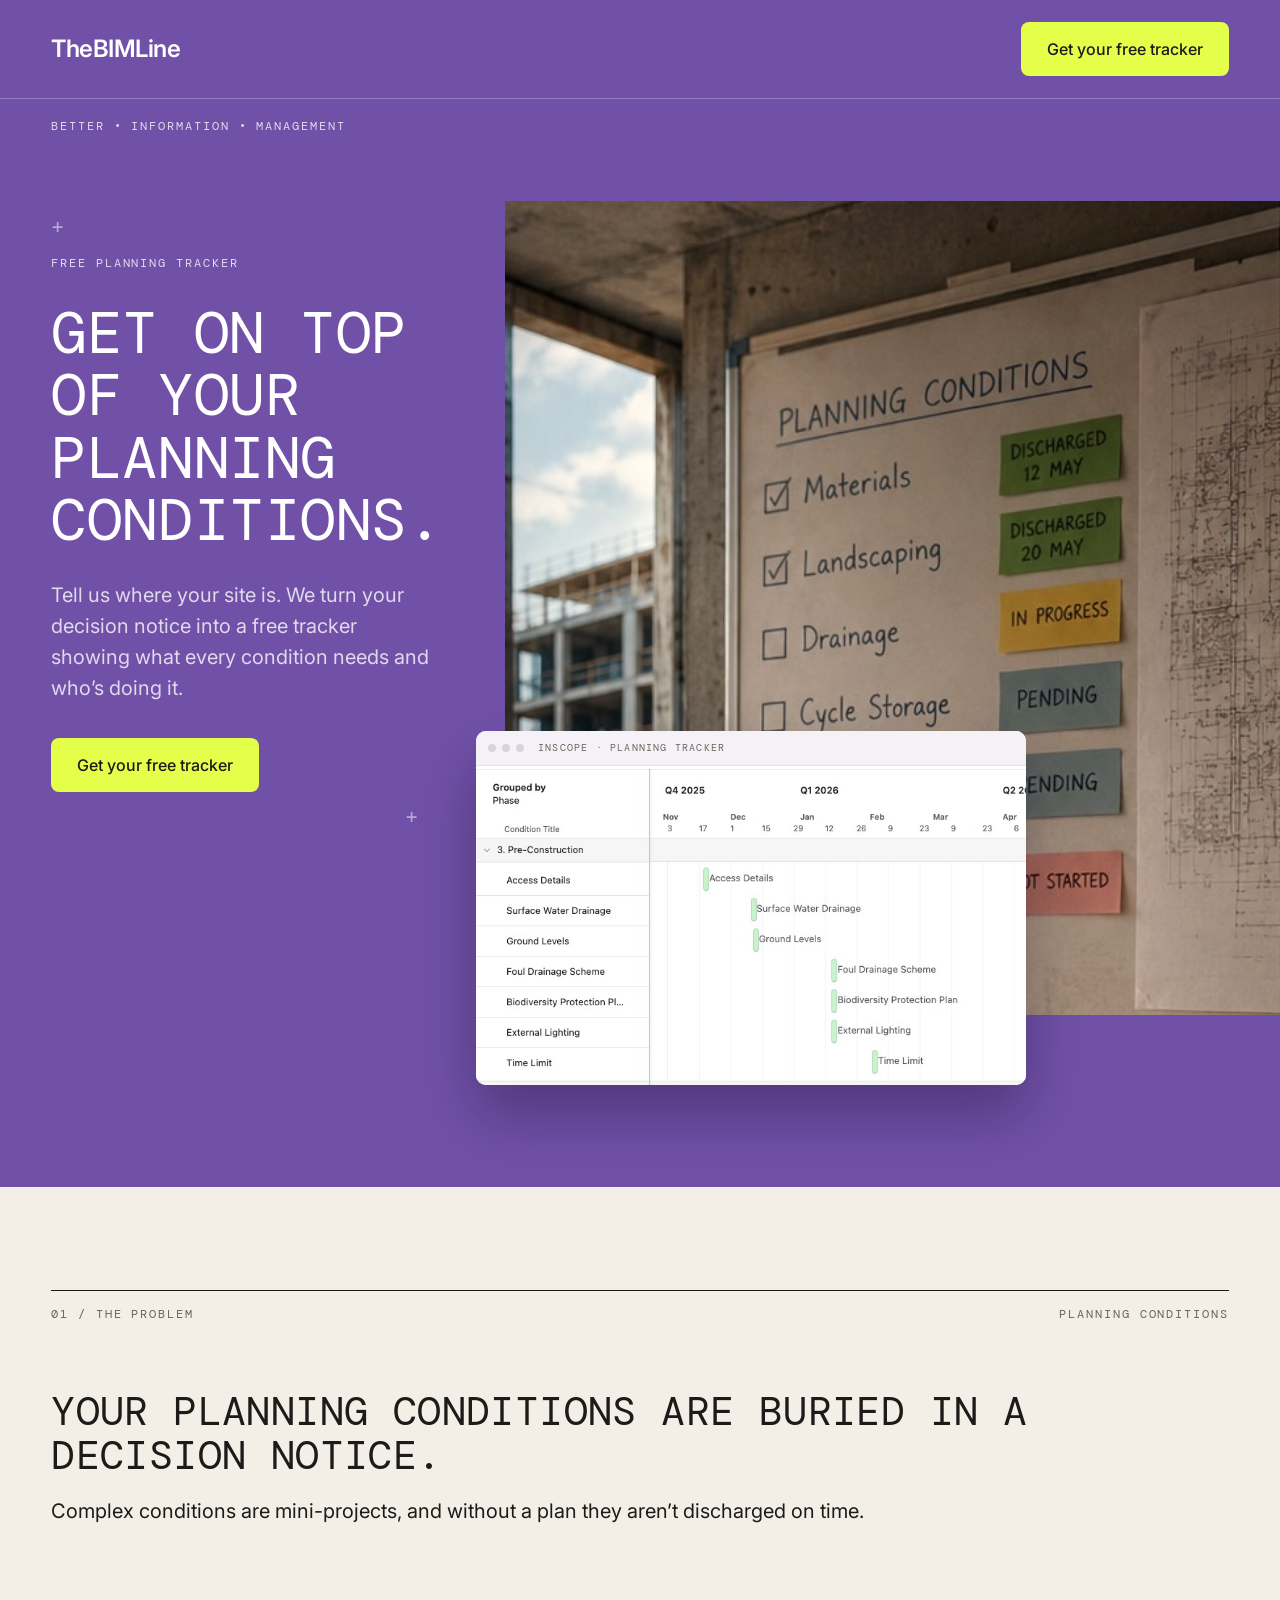
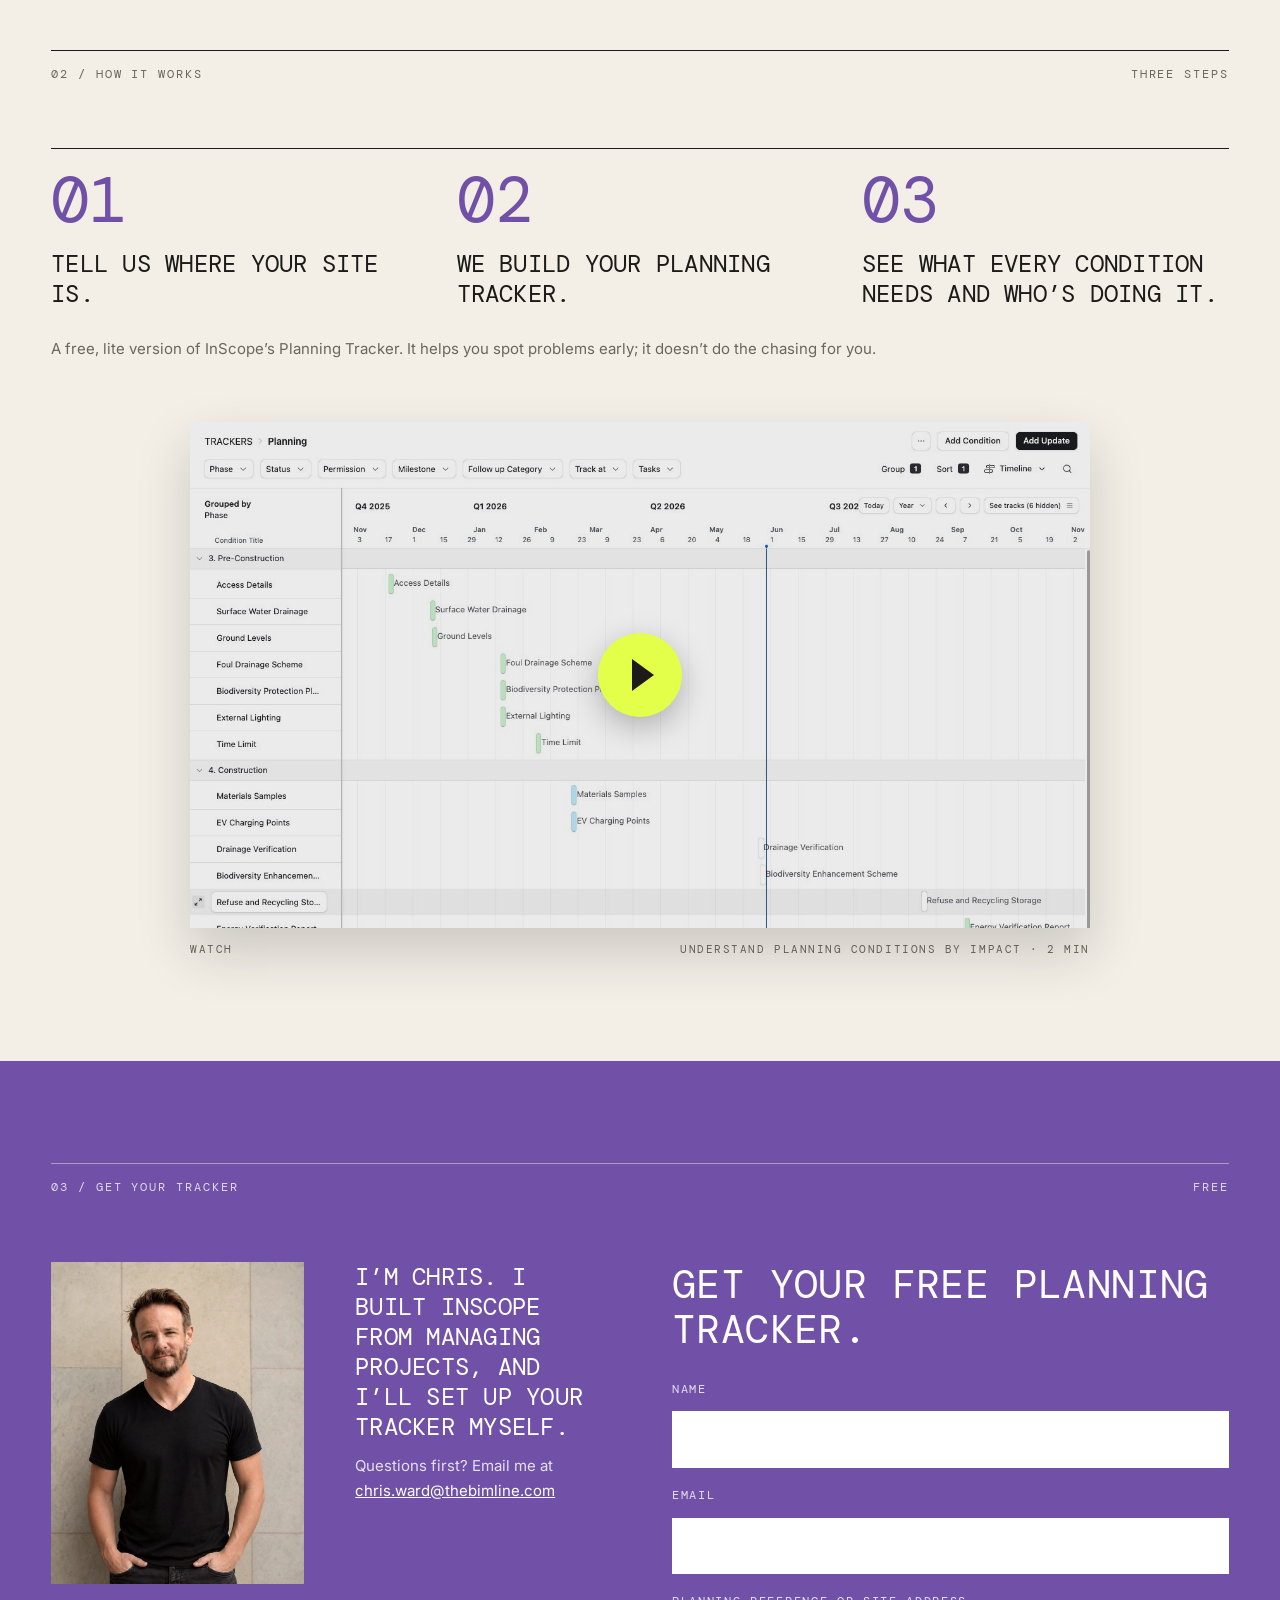
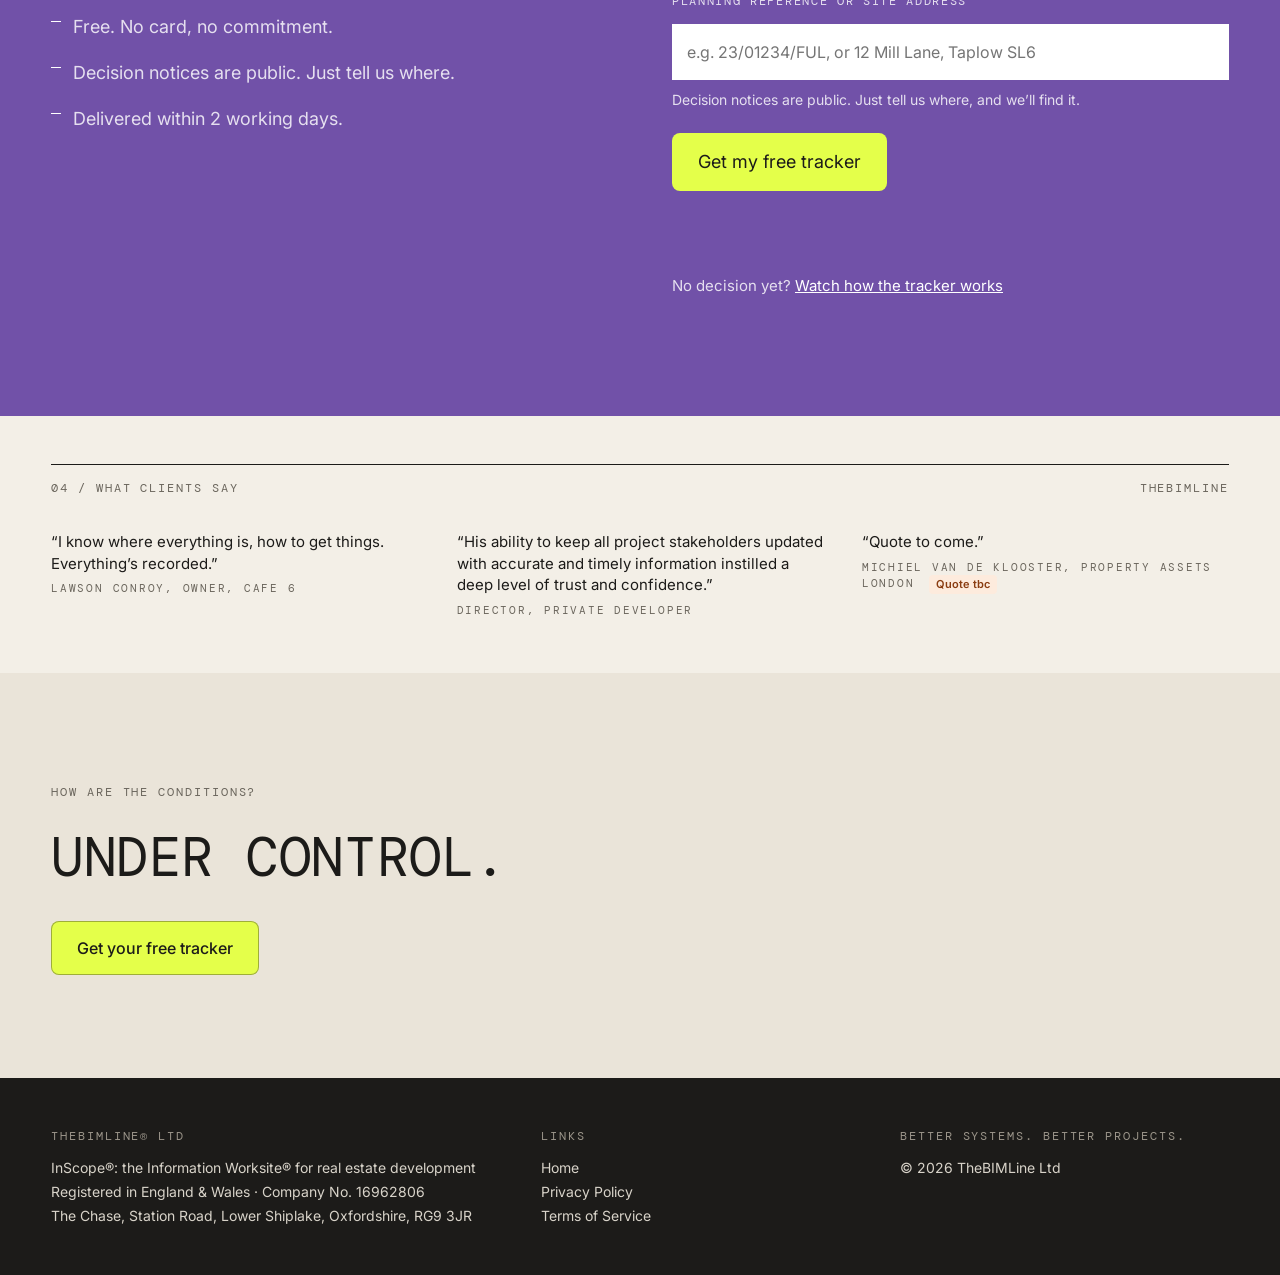
==== planning-tracker.html @ b1ad381a "V2: anonymise developer credit" ====
<!DOCTYPE html>
<html lang="en-GB">
<head>
<meta charset="UTF-8">
<meta name="viewport" content="width=device-width, initial-scale=1.0">
<title>Free Planning Tracker | InScope</title>
<meta name="description" content="Tell us where your site is. We turn your planning decision notice into a free tracker showing what every condition needs and who's doing it.">
<link rel="preconnect" href="https://fonts.googleapis.com">
<link rel="preconnect" href="https://fonts.gstatic.com" crossorigin>
<link href="https://fonts.googleapis.com/css2?family=DM+Mono:wght@300;400;500&family=Inter:wght@400;500;600&display=swap" rel="stylesheet">
<!--FONTS-->
<style>
:root{
  --paper:#F3EFE7; --paper-2:#EAE4D9; --ink:#1C1B19; --muted:#6B665D;
  --rule:rgba(28,27,25,.2); --accent:#7151a8;
  --pink:#E7C1E8; --blue:#BFDDF3;
  --mono:"DM Mono", ui-monospace, monospace;
  --sans:"Inter", Arial, sans-serif;
  --gutter:clamp(16px, 4vw, 56px);
}
*{box-sizing:border-box}
html{-webkit-text-size-adjust:100%}
body{margin:0;background:var(--paper);color:var(--ink);font-family:var(--sans);font-size:18px;line-height:1.65}
img,video{display:block;max-width:100%}
a{color:inherit}

/* type: two fonts, five sizes */
.label{font-family:var(--mono);font-size:12px;letter-spacing:.16em;text-transform:uppercase;color:var(--muted)}
.h1,.h2,.h3{font-family:var(--mono);font-weight:400;text-transform:uppercase;letter-spacing:.01em;margin:0}
.h1{font-size:clamp(30px,4.2vw,54px);line-height:1.08}
.h2{font-size:clamp(26px,3.2vw,40px);line-height:1.12}
.h3{font-size:clamp(20px,2vw,24px);line-height:1.25}
p{margin:0 0 1em}
.lead{font-size:20px;line-height:1.55}
.muted{color:var(--muted)}

/* header */
.site-header{display:flex;align-items:center;justify-content:space-between;padding:22px var(--gutter);border-bottom:1px solid var(--rule)}
.logo{font-family:var(--sans);font-weight:600;font-size:24px;letter-spacing:-.02em;text-decoration:none}
.nav{display:flex;gap:28px;align-items:center}
.nav a{font-family:var(--mono);font-size:12px;letter-spacing:.14em;text-transform:uppercase;text-decoration:none}
.nav a.btn{padding:10px 16px}

/* buttons: V1 colours */
.btn{display:inline-block;padding:14px 26px;border-radius:8px;text-decoration:none;font-family:var(--sans);font-size:16px;font-weight:500;color:var(--ink);background:var(--pink)}
.btn.blue{background:var(--blue)}
.ctas{display:flex;gap:14px;flex-wrap:wrap;margin-top:34px}

/* layout */
.wrap{max-width:1320px;margin:0 auto;padding:0 var(--gutter)}
section{padding:clamp(56px,8vw,110px) 0}
.section-head{display:flex;justify-content:space-between;align-items:baseline;border-top:1px solid var(--ink);padding-top:14px;margin-bottom:clamp(36px,5vw,64px)}
figure{margin:0}
figcaption{font-family:var(--mono);font-size:11px;letter-spacing:.14em;text-transform:uppercase;color:var(--muted);margin-top:12px;display:flex;justify-content:space-between;gap:16px}
.photo{width:100%;height:100%;object-fit:cover}

/* hero: text left, photo right, circles bottom left */
.hero{position:relative;overflow:hidden;padding:clamp(48px,7vw,96px) 0 clamp(56px,8vw,110px);border-bottom:1px solid var(--rule)}
.hero::before{content:"";position:absolute;right:max(0px,calc((100vw - 1320px)/2 + 260px));bottom:-150px;width:560px;height:560px;background:url("img/tbl-symbol-large_3.png") left bottom/contain no-repeat;opacity:.6;mix-blend-mode:multiply;pointer-events:none}
.hero-grid{position:relative;display:grid;grid-template-columns:minmax(0,1.35fr) minmax(0,.65fr);gap:clamp(32px,5vw,72px);align-items:end}
.hero-copy{position:relative;padding:44px 0 44px}
.hero-copy::before,.hero-copy::after{content:"+";position:absolute;font-family:var(--mono);font-size:22px;color:rgba(0,0,0,.3)}
.hero-copy::before{top:0;left:0}
.hero-copy::after{bottom:0;right:6%}
.hero .label{margin-bottom:28px;display:block}
.hero .h1{font-size:clamp(30px,4.6vw,64px);line-height:1.06;margin-bottom:28px}
.hero-photo{position:relative;z-index:1;margin:0;max-width:420px;justify-self:end;width:100%}
.hero-photo img{width:100%;aspect-ratio:4/5;object-fit:cover}

/* problem */
.problem-grid{display:grid;grid-template-columns:minmax(0,1.1fr) minmax(0,.9fr);gap:clamp(32px,5vw,80px);align-items:start}
.problem .h2{margin-bottom:18px}
.spec{border-top:1px solid var(--rule);margin:36px 0 30px}
.spec-row{display:grid;grid-template-columns:150px minmax(0,1fr);gap:20px;padding:16px 0;border-bottom:1px solid var(--rule)}
.spec-row dt{font-family:var(--mono);font-size:12px;letter-spacing:.16em;text-transform:uppercase;color:var(--muted);padding-top:4px}
.spec-row dd{margin:0}
.named{margin-top:36px;padding:26px 0 4px;border-top:1px solid var(--ink)}
.named .h3{margin-bottom:12px}
.named p:last-child{margin:0}
.problem-photo{position:static}
.stakes{margin:28px 0 0;padding:24px 26px;background:var(--paper-2);border-left:3px solid var(--accent);font-size:19px;line-height:1.55;font-weight:400;color:var(--ink)}
.problem-photo img{aspect-ratio:4/5;object-fit:cover;width:100%}

.symptoms{margin:36px 0 30px;border-top:1px solid var(--rule)}
.sym-row{display:grid;grid-template-columns:minmax(0,.9fr) minmax(0,1.1fr);gap:24px;padding:18px 0;border-bottom:1px solid var(--rule);align-items:baseline}
.sym-row strong{font-weight:400;line-height:1.4;color:var(--muted)}
.sym-row span{color:var(--muted)}
@media (max-width:600px){.sym-row{grid-template-columns:1fr;gap:4px}}

/* case study */
.case-grid{display:grid;grid-template-columns:minmax(0,.85fr) minmax(0,1.15fr);gap:clamp(32px,5vw,80px);align-items:start}
.video-frame{position:relative;max-width:380px;aspect-ratio:9/16;background:#111;border-radius:22px;overflow:hidden;box-shadow:0 30px 60px rgba(28,27,25,.18)}
.video-frame video{width:100%;height:100%;object-fit:cover}
.case .h2{margin-bottom:22px}
.quote{font-family:var(--mono);text-transform:uppercase;font-size:clamp(24px,2.8vw,34px);line-height:1.2;margin:36px 0 10px;color:var(--accent)}
.quote-cite{font-family:var(--mono);font-size:12px;letter-spacing:.16em;text-transform:uppercase;color:var(--muted)}
.mini-quote{margin-top:22px;font-size:18px}
.strip{display:grid;grid-template-columns:repeat(3,minmax(0,1fr));gap:clamp(12px,2vw,24px);margin-top:clamp(48px,6vw,80px)}
.strip img{aspect-ratio:4/5;object-fit:cover;width:100%}

.flag{display:inline-block;font-family:var(--sans);font-size:11px;font-weight:600;letter-spacing:0;text-transform:none;padding:1px 7px;border-radius:4px;background:#FDEBDD;color:#8A3D12;vertical-align:middle;margin-left:6px}
.next{border-top:1px solid var(--ink);padding:26px 0 70px;text-align:center}


/* guide */
.guide-grid{display:grid;grid-template-columns:minmax(0,.8fr) minmax(0,1.2fr);gap:clamp(32px,5vw,80px);align-items:start}
.guide-photo img{width:100%;aspect-ratio:4/5;object-fit:cover;object-position:50% 18%}
.guide .h2{margin-bottom:26px}
.quotes{display:grid;grid-template-columns:1fr 1fr 1fr;gap:clamp(20px,3vw,40px);margin:40px 0;padding-top:28px;border-top:1px solid var(--rule)}
.quotes blockquote{margin:0}
.quotes p{font-size:17px;line-height:1.6}
.quotes .quote-cite{font-size:12px;line-height:1.6}
.turn{margin-top:46px;padding:36px 0 0;border-top:1px solid var(--ink)}
.turn .label{display:block;margin-bottom:10px}
.turn .h1{font-size:clamp(34px,5vw,64px)}

/* how it works */
.how-intro{display:grid;grid-template-columns:minmax(0,1fr) minmax(0,1fr);gap:clamp(32px,5vw,80px);align-items:end;margin-bottom:clamp(40px,5vw,64px)}
.cols3{display:grid;grid-template-columns:repeat(3,minmax(0,1fr));gap:clamp(20px,3vw,40px);border-top:1px solid var(--rule);padding-top:28px}
.cols3 .label{display:block;margin-bottom:12px}
.cols3 .h3{margin-bottom:12px}
.print{margin:clamp(48px,6vw,80px) 0 0;padding:14px;background:#fff;box-shadow:0 24px 50px rgba(28,27,25,.12)}
.print img{width:100%}
.future{display:grid;grid-template-columns:minmax(0,1fr) minmax(0,1fr);gap:clamp(32px,5vw,80px);margin-top:clamp(56px,7vw,96px);padding-top:28px;border-top:1px solid var(--ink)}

/* case 2 */
.case2-grid{display:grid;grid-template-columns:minmax(0,1fr) minmax(0,1.1fr);gap:clamp(32px,5vw,80px);align-items:start}
.case2-photos{display:grid;grid-template-columns:repeat(12,minmax(0,1fr));grid-template-rows:auto clamp(70px,7vw,110px) auto}
.case2-photos img{width:100%;object-fit:cover;display:block}
.case2-photos .fig-a{grid-column:1/8;grid-row:1/3}
.case2-photos .fig-b{grid-column:3/13;grid-row:2/4;position:relative;z-index:1;align-self:start;margin-top:clamp(20px,3.4vw,52px)}
.case2-quote{margin-top:clamp(48px,6vw,88px)}
.case2-quote .quote{margin-top:0}
.case2-photos .tall{aspect-ratio:1/1}
.case2-photos .shot{background:#fff;padding:4px;box-shadow:0 24px 50px rgba(28,27,25,.18)}

/* plan + pricing */
.steps{list-style:none;margin:0;padding:0;display:grid;grid-template-columns:repeat(3,minmax(0,1fr));gap:clamp(20px,3vw,40px);border-top:1px solid var(--ink)}
.steps li{padding-top:20px}
.steps .num{font-family:var(--mono);font-size:clamp(40px,5vw,64px);line-height:1;display:block;margin-bottom:16px;color:var(--accent)}
.plan-notes{display:grid;grid-template-columns:1fr 1fr;gap:clamp(20px,3vw,40px);margin-top:40px}
.pricing{display:grid;grid-template-columns:1fr 1fr;gap:clamp(20px,3vw,40px);margin-top:clamp(56px,7vw,90px)}
.price-card{border:1px solid var(--ink);padding:30px 32px}
.price-card .price{font-family:var(--mono);font-size:clamp(40px,4.5vw,56px);line-height:1;margin:18px 0 14px}
.price-card .price small{font-family:var(--sans);font-size:16px;color:var(--muted);margin-left:6px}
.offer{grid-column:1/-1;margin:0;display:flex;flex-wrap:wrap;gap:10px}
.offer span{font-family:var(--mono);font-size:12px;letter-spacing:.14em;text-transform:uppercase;padding:9px 14px;border:1px solid var(--accent);color:var(--accent);border-radius:999px}
.offer span+span{border-color:var(--rule);color:var(--muted)}
.price-note{grid-column:1/-1;margin:0;padding-top:8px}
.price-note .h3{margin:0 0 10px}
.price-note p{margin:0}

/* faq */
.faq-list{border-top:1px solid var(--ink)}
.faq-item{border-bottom:1px solid var(--rule)}
.faq-question{width:100%;display:flex;justify-content:space-between;gap:20px;align-items:center;background:none;border:0;padding:22px 0;text-align:left;cursor:pointer;font-family:var(--sans);font-size:19px;font-weight:500;color:var(--ink)}
.faq-icon{font-family:var(--mono);font-size:22px}
.faq-answer{display:none;padding:0 0 18px;max-width:820px}
.faq-item.active .faq-answer{display:block}
.faq-answer p{color:var(--muted)}

/* closing */
.closing{text-align:left;background:var(--paper-2)}
.closing .h1{max-width:1000px;margin-bottom:26px}
.closing .lead{font-weight:500}
.footer{background:var(--ink);color:#d8d3c9;padding:48px 0;font-size:14px;line-height:1.7}
.footer-grid{display:grid;grid-template-columns:1.4fr 1fr 1fr;gap:30px}
.footer .label{color:#9b958a;display:block;margin-bottom:10px}
.footer a{display:block;text-decoration:none}

/* contact modal */
.contact-modal{position:fixed;inset:0;background:rgba(28,27,25,.55);display:none;align-items:center;justify-content:center;z-index:50;padding:16px}
.contact-modal.active{display:flex}
.contact-box{position:relative;background:var(--paper);max-width:520px;width:100%;padding:36px}
.contact-box h2{font-family:var(--mono);font-weight:400;text-transform:uppercase;font-size:26px;margin:0 0 20px}
.contact-form{display:grid;gap:12px}
.contact-form input,.contact-form textarea{font:inherit;font-size:16px;padding:12px 14px;border:1px solid var(--rule);background:#fff}
.submit-btn{font:inherit;border:0;border-radius:8px;padding:14px;background:var(--pink);cursor:pointer}
.close-modal{position:absolute;top:10px;right:14px;border:0;background:none;font-size:28px;cursor:pointer}
.contact-note{font-size:14px;color:var(--muted);margin:14px 0 0}

@media (max-width:900px){
  .guide-grid,.how-intro,.future,.case2-grid,.plan-notes,.pricing,.quotes,.footer-grid{grid-template-columns:1fr}
  .cols3,.steps{grid-template-columns:1fr}
  .case2-photos{grid-template-rows:auto 60px auto}
  .guide-photo img{aspect-ratio:1/1}
}

@media (max-width:900px){
  .nav a:not(.btn){display:none}
  .hero-grid,.problem-grid,.case-grid{grid-template-columns:1fr}
  .problem-photo{position:static}
  .problem-photo img{aspect-ratio:4/3}
  .video-frame{margin:0 auto;max-width:320px}
  .spec-row{grid-template-columns:1fr;gap:4px}
  .strip{grid-template-columns:1fr 1fr}
  .strip figure:nth-child(2){display:none}
  .hero::before{width:280px;height:280px;opacity:.45}
  .hero-photo img{aspect-ratio:4/3}
  .hero-copy::after{right:0}
}

/* landing page */
.lp-header{display:flex;justify-content:space-between;align-items:center}
.shot-ph{aspect-ratio:16/10;border:1px dashed var(--rule);background:var(--paper-2);display:flex;align-items:center;justify-content:center;font-family:var(--mono);font-size:12px;letter-spacing:.14em;text-transform:uppercase;color:var(--muted)}
.lp-get{display:grid;grid-template-columns:minmax(0,1fr) minmax(0,1fr);gap:clamp(32px,5vw,80px);align-items:start}
.lp-list{list-style:none;padding:0;margin:24px 0 0;border-top:1px solid var(--rule)}
.lp-list li{padding:14px 0;border-bottom:1px solid var(--rule);display:grid;grid-template-columns:minmax(0,.9fr) minmax(0,1.1fr);gap:20px}
.lp-list li strong{font-weight:500}
.lp-list li span{color:var(--muted)}
.lp-form-wrap{display:grid;grid-template-columns:minmax(0,1fr) minmax(0,1fr);gap:clamp(32px,5vw,80px);align-items:start}
.lp-form{display:grid;gap:12px}
.lp-form label{font-family:var(--mono);font-size:12px;letter-spacing:.14em;text-transform:uppercase;color:var(--muted);margin-top:6px}
.lp-form input{font:inherit;font-size:16px;padding:14px;border:1px solid var(--rule);background:#fff}
.lp-form .hint{font-size:14px;color:var(--muted);margin:-4px 0 0}
.lp-form button{margin-top:10px;justify-self:start;border:0;cursor:pointer;font:inherit}
.lp-small{font-size:15px;color:var(--muted);margin-top:22px}
.lp-small a{color:var(--ink)}
.lp-me{display:grid;grid-template-columns:minmax(0,1fr) minmax(0,1fr);gap:clamp(24px,4vw,56px);align-items:start}
.lp-me img{width:100%;display:block}
.lp-quote{margin:28px 0 0;padding-top:22px;border-top:1px solid rgba(255,255,255,.3)}
.lp-quote p{font-size:18px;line-height:1.5;margin:0 0 10px}
.lp-bold .quote-cite{color:rgba(255,255,255,.7)}
.lp-clients{padding:clamp(32px,4vw,48px) 0}
.lp-clients .section-head{margin-bottom:clamp(20px,3vw,32px)}
.lp-qrows{display:grid;grid-template-columns:repeat(3,minmax(0,1fr));gap:clamp(20px,3vw,40px)}
.lp-qrows blockquote{margin:0}
.lp-qrows p{margin:0 0 6px;font-size:15px;line-height:1.45}
.lp-qrows .quote-cite{font-size:11px;line-height:1.5}
@media (max-width:860px){.lp-qrows{grid-template-columns:1fr;gap:18px}}
.lp-reassure{list-style:none;padding:0;margin:20px 0 0}
.lp-reassure li{padding:8px 0 8px 22px;position:relative}
.lp-reassure li:before{content:"";position:absolute;left:0;top:17px;width:10px;height:1px;background:var(--accent)}

.logo-sub{display:block;font-family:var(--mono);font-weight:400;font-size:10px;letter-spacing:.18em;text-transform:uppercase;color:var(--muted);margin-top:4px}
.lp-bold{background:var(--accent);color:#fff;border-bottom:0}
.lp-bold .label,.lp-bold .lead,.lp-bold .muted,.lp-bold figcaption span{color:rgba(255,255,255,.78)!important}
.lp-bold .h1{color:#fff}
.lp-bold::before{display:none}
.closing .btn.blue{background:#E4FF4A;box-shadow:inset 0 0 0 1px rgba(28,27,25,.35)}
.lp-bold .btn,.lp-bold.lp-header .btn{background:#E4FF4A;color:var(--ink)}
section.lp-bold{color:#fff}
.lp-bold .h2,.lp-bold .h3{color:#fff}
.lp-bold .lp-small,.lp-bold .hint,.lp-bold .lp-form label,.lp-bold .lp-reassure li{color:rgba(255,255,255,.82)}
.lp-bold a{color:#fff}
.lp-bold .section-head{border-top-color:rgba(255,255,255,.4)}
.lp-bold .lp-reassure li:before{background:#fff}
.lp-bold .lp-form input{border-color:transparent}
.lp-bold .hero-copy::before,.lp-bold .hero-copy::after{color:rgba(255,255,255,.5)}
.site-header.lp-bold{background:var(--accent);border-bottom:1px solid rgba(255,255,255,.25)}
.site-header.lp-bold .logo{color:#fff}
.lp-bold .site-header-line{border-color:rgba(255,255,255,.25)}
.lp-hero-art{position:relative;padding-bottom:70px}
.lp-photo{margin:0 calc(-1*var(--gutter)) 0 0}
.lp-photo img{display:block;width:100%;aspect-ratio:4/4.2;object-fit:cover}
.lp-app{position:absolute;left:-4%;bottom:0;width:76%;margin:0;background:#fff;border-radius:10px;overflow:hidden;box-shadow:0 30px 60px rgba(20,10,40,.35)}
.lp-app img{display:block;width:100%}
.lp-chrome{display:flex;align-items:center;gap:6px;padding:9px 12px;background:#F4F2F7;border-bottom:1px solid #E4E0EA;font-family:var(--mono);font-size:10px;letter-spacing:.12em;text-transform:uppercase;color:#6B665D}
.lp-chrome i{width:8px;height:8px;border-radius:50%;background:#D8D3E0;display:block}
.lp-chrome span{margin-left:8px}
@media (max-width:860px){.lp-photo{margin:0 calc(-1*var(--gutter))}.lp-app{position:relative;left:0;width:92%;margin:-60px 0 0 auto}.lp-hero-art{padding-bottom:0}}
.lp-video{margin:clamp(36px,5vw,60px) auto 0;max-width:900px}
.lp-video-frame{position:relative;aspect-ratio:16/9;background:#000;box-shadow:0 24px 50px rgba(28,27,25,.18)}
.lp-video-frame{cursor:pointer;overflow:hidden}
.lp-video-frame img{position:absolute;inset:0;width:100%;height:100%;object-fit:cover;object-position:left top;opacity:.92}
.lp-play{position:absolute;left:50%;top:50%;width:84px;height:84px;margin:-42px 0 0 -42px;border-radius:50%;background:#E4FF4A;box-shadow:0 10px 30px rgba(0,0,0,.25)}
.lp-play:after{content:"";position:absolute;left:34px;top:26px;border-left:22px solid var(--ink);border-top:16px solid transparent;border-bottom:16px solid transparent}
.lp-video-frame iframe{position:absolute;inset:0;width:100%;height:100%;border:0}
.lp-hero-grid{grid-template-columns:minmax(0,.7fr) minmax(0,1.3fr)!important;align-items:center!important}
@media (min-width:861px){.lp-hero-grid .hero-copy{transform:translateY(-120px)}}
.lp-hero-photos .fig-a{grid-column:1/9}
.lp-hero-photos .fig-b{grid-column:4/13}
@media (max-width:860px){.lp-hero-grid{grid-template-columns:1fr!important}.lp-header .btn{padding:10px 14px;font-size:14px}}
@media (max-width:860px){.lp-get,.lp-form-wrap,.lp-me,.lp-list li{grid-template-columns:1fr}}
</style>
<!-- Website analytics (Plausible). At launch, paste the script URL from Plausible's install snippet into PLAUSIBLE_SRC.
     Visitors who opt out (Privacy Notice, section 11) never load it. -->
<script>
(function(){
  var PLAUSIBLE_SRC = ''; // e.g. 'https://plausible.io/js/pa-XXXXXXXX.js'
  function optedOut(){ try { return localStorage.getItem('plausible_ignore') === 'true'; } catch (e) { return false; } }
  window.plausible = window.plausible || function(){ (plausible.q = plausible.q || []).push(arguments); };
  plausible.init = plausible.init || function(i){ plausible.o = i || {}; };
  window.tblOptedOut = optedOut;
  window.tblTrack = function(name){ if (!optedOut()) { try { plausible(name); } catch (e) {} } };
  if (!PLAUSIBLE_SRC || optedOut()) return;
  var s = document.createElement('script'); s.async = true; s.src = PLAUSIBLE_SRC;
  document.head.appendChild(s);
  plausible.init();
})();
</script>
</head>
<body>

<header class="site-header lp-header lp-bold">
  <a class="logo" href="index.html">TheBIMLine</a>
  <a class="btn blue" data-track="PT CTA Header" href="#get">Get your free tracker</a>
</header>

<!-- HERO -->
<section class="hero lp-bold" style="padding-top:18px">
  <div class="wrap" style="margin-bottom:clamp(30px,5vw,78px)"><span class="label" style="margin:0">Better • Information • Management</span></div>
  <div class="wrap hero-grid lp-hero-grid">
    <div class="hero-copy">
      <span class="label">Free Planning Tracker</span>
      <h1 class="h1">Get on top of your planning conditions.</h1>
      <p class="lead muted">Tell us where your site is. We turn your decision notice into a free tracker showing what every condition needs and who’s doing it.</p>
      <div class="ctas"><a class="btn blue" data-track="PT CTA Hero" href="#get">Get your free tracker</a></div>
    </div>
    <div class="lp-hero-art">
      <figure class="lp-photo"><img src="img/site_office_graded.jpg" alt="A site office whiteboard listing planning conditions"></figure>
      <figure class="lp-app"><div class="lp-chrome"><i></i><i></i><i></i><span>InScope · Planning Tracker</span></div><img src="img/tracker_timeline_crop.jpg" alt="InScope Planning Tracker timeline of planning conditions"></figure>
    </div>
  </div>
</section>

<!-- 01 PROBLEM -->
<section class="problem" style="padding-bottom:0">
  <div class="wrap">
    <div class="section-head"><span class="label">01 / The problem</span><span class="label">Planning conditions</span></div>
    <h2 class="h2">Your planning conditions are buried in a decision notice.</h2>
    <p class="lead">Complex conditions are mini-projects, and without a plan they aren’t discharged on time.</p>
  </div>
</section>

<!-- 03 STEPS -->
<section class="plan">
  <div class="wrap">
    <div class="section-head"><span class="label">02 / How it works</span><span class="label">Three steps</span></div>
    <ol class="steps">
      <li><span class="num">01</span><p class="h3">Tell us where your site is.</p></li>
      <li><span class="num">02</span><p class="h3">We build your Planning Tracker.</p></li>
      <li><span class="num">03</span><p class="h3">See what every condition needs and who’s doing it.</p></li>
    </ol>
    <p class="lp-small" style="margin-top:28px">A free, lite version of InScope’s Planning Tracker. It helps you spot problems early; it doesn’t do the chasing for you.</p>
    <figure class="lp-video"><div class="lp-video-frame" id="lpVideo" role="button" tabindex="0" aria-label="Play video: Understand Planning Conditions by Impact"><img src="img/tracker_timeline.jpg" alt=""><span class="lp-play"></span></div><figcaption><span>Watch</span><span>Understand planning conditions by impact · 2 min</span></figcaption></figure>
  </div>
</section>

<!-- 04 ME + FORM -->
<section class="guide lp-bold" id="get">
  <div class="wrap">
    <div class="section-head"><span class="label">03 / Get your tracker</span><span class="label">Free</span></div>
    <div class="lp-form-wrap">
      <div>
        <div class="lp-me">
          <img src="img/chris.jpg" alt="Chris Ward, founder of TheBIMLine">
          <div>
            <p class="h3" style="margin-top:0">I’m Chris. I built InScope from managing projects, and I’ll set up your tracker myself.</p>
            <p class="lp-small" style="margin-top:12px">Questions first? Email me at <a data-track="PT Email Click" href="mailto:chris.ward@thebimline.com">chris.ward@thebimline.com</a></p>
          </div>
        </div>
        <ul class="lp-reassure">
          <li>Free. No card, no commitment.</li>
          <li>Decision notices are public. Just tell us where.</li>
          <li>Delivered within 2 working days.</li>
        </ul>
      </div>
      <form class="lp-form" action="https://formspree.io/f/xpqeaabe" method="POST">
        <h2 class="h2" style="margin:0 0 10px">Get your free Planning Tracker.</h2>
        <input type="hidden" name="_subject" value="Planning Tracker request">
        <input type="hidden" name="source" value="Planning Tracker landing page">
        <input type="text" name="_gotcha" tabindex="-1" autocomplete="off" aria-hidden="true" style="display:none">
        <label for="lp-name">Name</label>
        <input id="lp-name" type="text" name="name" required>
        <label for="lp-email">Email</label>
        <input id="lp-email" type="email" name="email" required>
        <label for="lp-site">Planning reference or site address</label>
        <input id="lp-site" type="text" name="site" placeholder="e.g. 23/01234/FUL, or 12 Mill Lane, Taplow SL6" required>
        <p class="hint">Decision notices are public. Just tell us where, and we’ll find it.</p>
        <button type="submit" class="btn blue">Get my free tracker</button>
        <p class="lp-small form-status" role="status" aria-live="polite"></p>
        <p class="lp-small">No decision yet? <a href="https://www.youtube.com/watch?v=MNswdNlrdbc&amp;list=PLDG8Rt-uLloMhTsVn-vCaCgV3vqkmnzmR" target="_blank" rel="noopener">Watch how the tracker works</a></p>
      </form>
    </div>
  </div>
</section>

<!-- 04 CLIENTS -->
<section class="lp-clients">
  <div class="wrap">
    <div class="section-head"><span class="label">04 / What clients say</span><span class="label">TheBIMLine</span></div>
    <div class="lp-qrows">
      <blockquote><p>“I know where everything is, how to get things. Everything’s recorded.”</p><p class="quote-cite">Lawson Conroy, owner, Cafe 6</p></blockquote>
      <blockquote><p>“His ability to keep all project stakeholders updated with accurate and timely information instilled a deep level of trust and confidence.”</p><p class="quote-cite">Director, private developer</p></blockquote>
      <blockquote><p>“Quote to come.”</p><p class="quote-cite">Michiel van de Klooster, Property Assets London <span class="flag">Quote tbc</span></p></blockquote>
    </div>
  </div>
</section>

<!-- CLOSING -->
<section class="closing">
  <div class="wrap">
    <span class="label">How are the conditions?</span>
    <p class="h1" style="margin-top:24px">Under control.</p>
    <div class="ctas"><a class="btn blue" data-track="PT CTA Closing" href="#get">Get your free tracker</a></div>
  </div>
</section>

<footer class="footer">
  <div class="wrap footer-grid">
    <div><a href="index.html" aria-label="TheBIMLine home"><span class="label">TheBIMLine® Ltd</span></a>InScope®: the Information Worksite® for real estate development<br>Registered in England &amp; Wales · Company No. 16962806<br>The Chase, Station Road, Lower Shiplake, Oxfordshire, RG9 3JR</div>
    <div><span class="label">Links</span><a href="index.html">Home</a><a href="privacy.html">Privacy Policy</a><a href="terms.html">Terms of Service</a></div>
    <div><span class="label">Better systems. Better projects.</span>© 2026 TheBIMLine Ltd</div>
  </div>
</footer>

<script>
var v=document.getElementById('lpVideo');
function playV(){v.innerHTML='<iframe id="lpYT" src="https://www.youtube-nocookie.com/embed/FviVyqEBwaA?rel=0&autoplay=1&enablejsapi=1&origin='+encodeURIComponent(location.origin)+'" title="Understand Planning Conditions by Impact" allow="autoplay; encrypted-media; picture-in-picture" allowfullscreen></iframe>';v.style.cursor='default';v.removeEventListener('click',playV);}
v.addEventListener('click',playV);v.addEventListener('keydown',function(e){if(e.key==='Enter'||e.key===' '){e.preventDefault();playV();}});
</script>
<script>
// Analytics: clicks on elements marked with data-track
document.addEventListener('click', function(e){
  var el = e.target && e.target.closest ? e.target.closest('[data-track]') : null;
  if (el) tblTrack(el.getAttribute('data-track'));
});
// Forms: submit in the background so a request is only counted when Formspree confirms it.
// Without JavaScript or fetch, the form still submits normally to Formspree.
function tblAjaxForm(form, ev){
  if (!form) return;
  form.addEventListener('submit', function(e){
    if (!window.fetch || !window.FormData) return;
    e.preventDefault();
    if (form.getAttribute('data-sending') === '1') return;
    form.setAttribute('data-sending', '1');
    if (ev.submit) tblTrack(ev.submit);
    var btn = form.querySelector('[type="submit"]');
    var label = btn ? btn.innerHTML : '';
    if (btn) { btn.disabled = true; btn.textContent = 'Sending\u2026'; }
    var status = form.querySelector('.form-status');
    if (status) status.textContent = '';
    function fail(){
      tblTrack(ev.error);
      form.removeAttribute('data-sending');
      if (btn) { btn.disabled = false; btn.innerHTML = label; }
      if (status) status.innerHTML = ev.errorHtml;
    }
    fetch(form.action, { method: 'POST', body: new FormData(form), headers: { 'Accept': 'application/json' } })
      .then(function(r){
        if (r.ok) { tblTrack(ev.sent); form.innerHTML = ev.successHtml; }
        else { fail(); }
      })
      .catch(fail);
  });
}

// Planning Tracker form
(function(){
  var f = document.querySelector('form.lp-form');
  if (!f) return;
  var started = false;
  f.addEventListener('focusin', function(){ if (!started) { started = true; tblTrack('PT Form Start'); } });
  tblAjaxForm(f, {
    submit: 'PT Form Submit',
    sent: 'PT Request Sent',
    error: 'PT Request Error',
    successHtml: '<h2 class="h2" style="margin:0 0 10px">Thanks. Request received.</h2><p>Your Planning Tracker will arrive by email within 2 working days.</p>',
    errorHtml: "Sorry, that didn\u2019t send. Please try again, or email <a href=\"mailto:chris.ward@thebimline.com\">chris.ward@thebimline.com</a>."
  });
})();

// Video: count the thumbnail click, then confirm actual playback through YouTube's player API
(function(){
  var v = document.getElementById('lpVideo');
  if (!v) return;
  var hooked = false, played = false;
  function playing(){ if (!played) { played = true; tblTrack('PT Video Play'); } }
  function hook(){
    if (hooked) return;
    var f = v.querySelector('iframe');
    if (!f) return;
    hooked = true;
    tblTrack('PT Video Click');
    if (tblOptedOut()) return;
    window.onYouTubeIframeAPIReady = function(){
      try {
        new YT.Player(f, { events: {
          onReady: function(e){ try { if (e.target.getPlayerState() === 1) playing(); } catch (err) {} },
          onStateChange: function(e){ if (e.data === 1) playing(); }
        } });
      } catch (err) {}
    };
    var s = document.createElement('script'); s.src = 'https://www.youtube.com/iframe_api';
    document.head.appendChild(s);
  }
  v.addEventListener('click', hook);
  v.addEventListener('keydown', function(e){ if (e.key === 'Enter' || e.key === ' ') hook(); });
})();
</script>

</body>
</html>
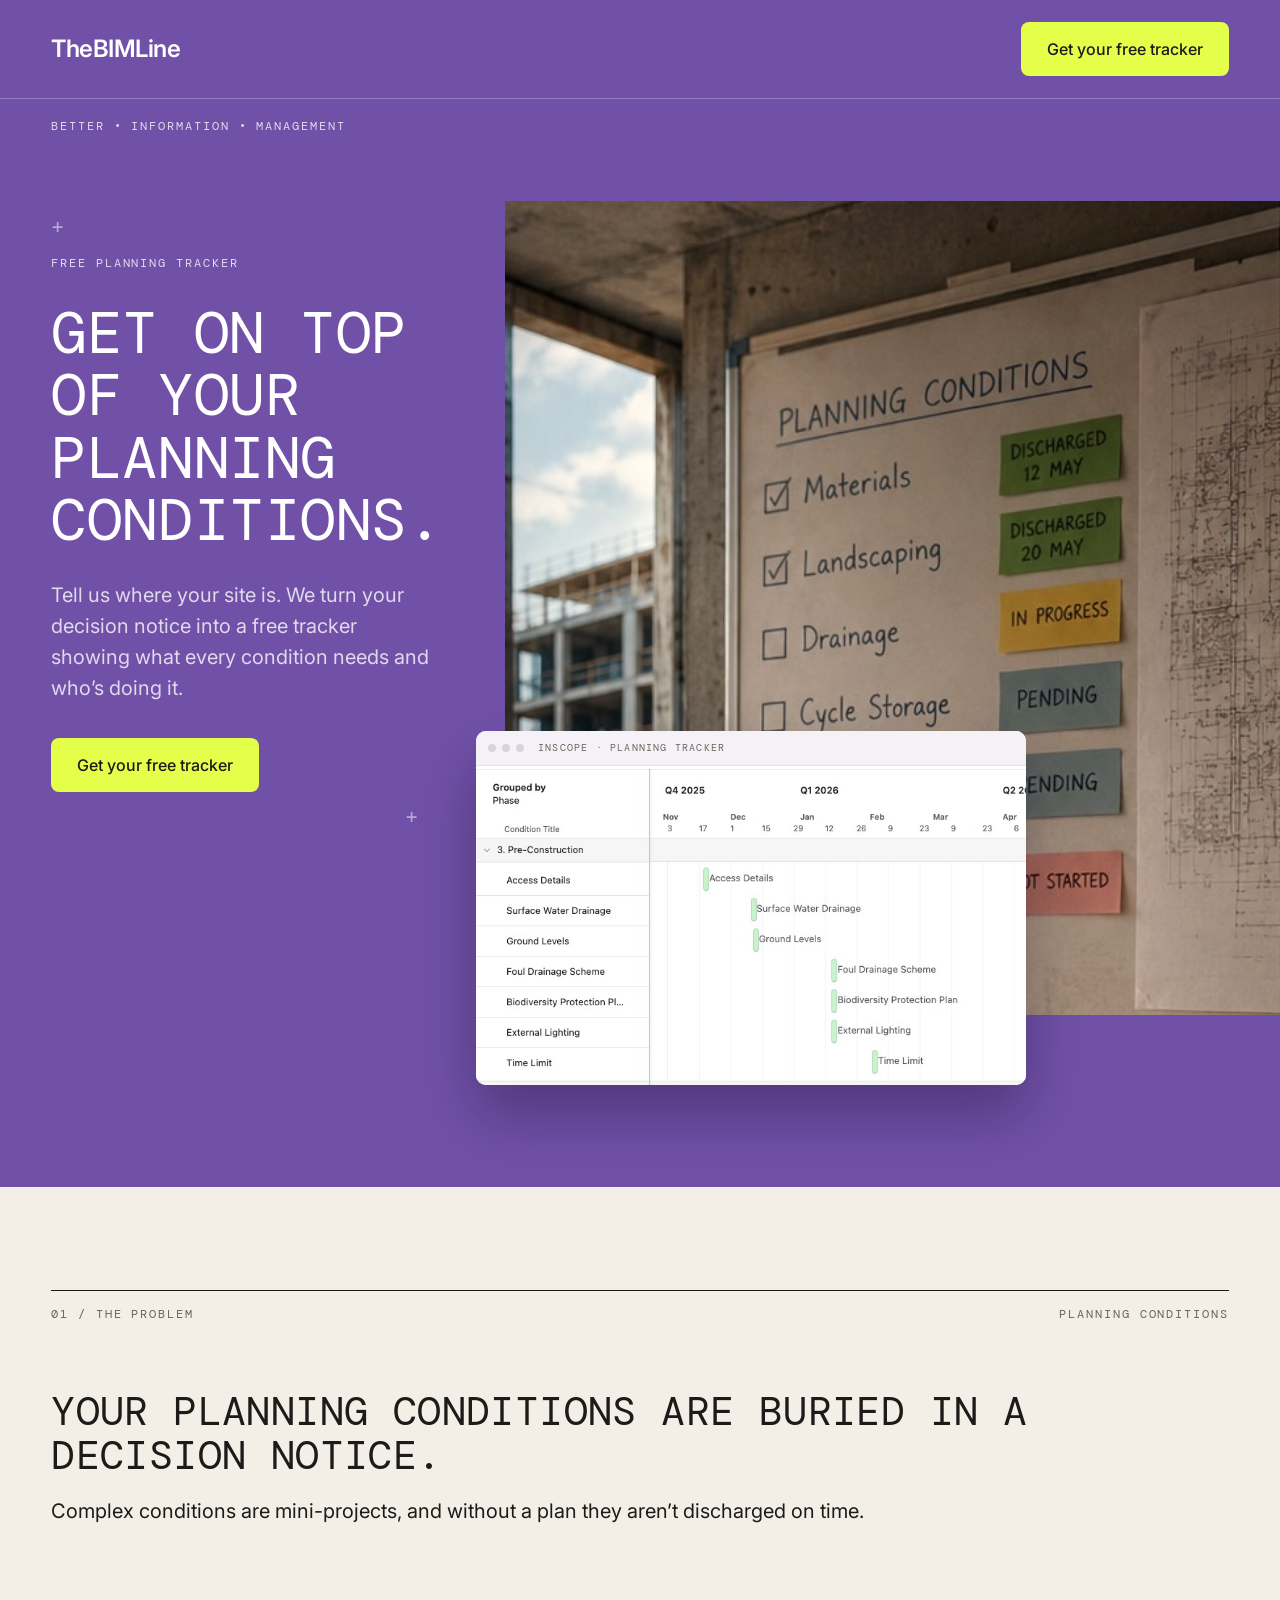
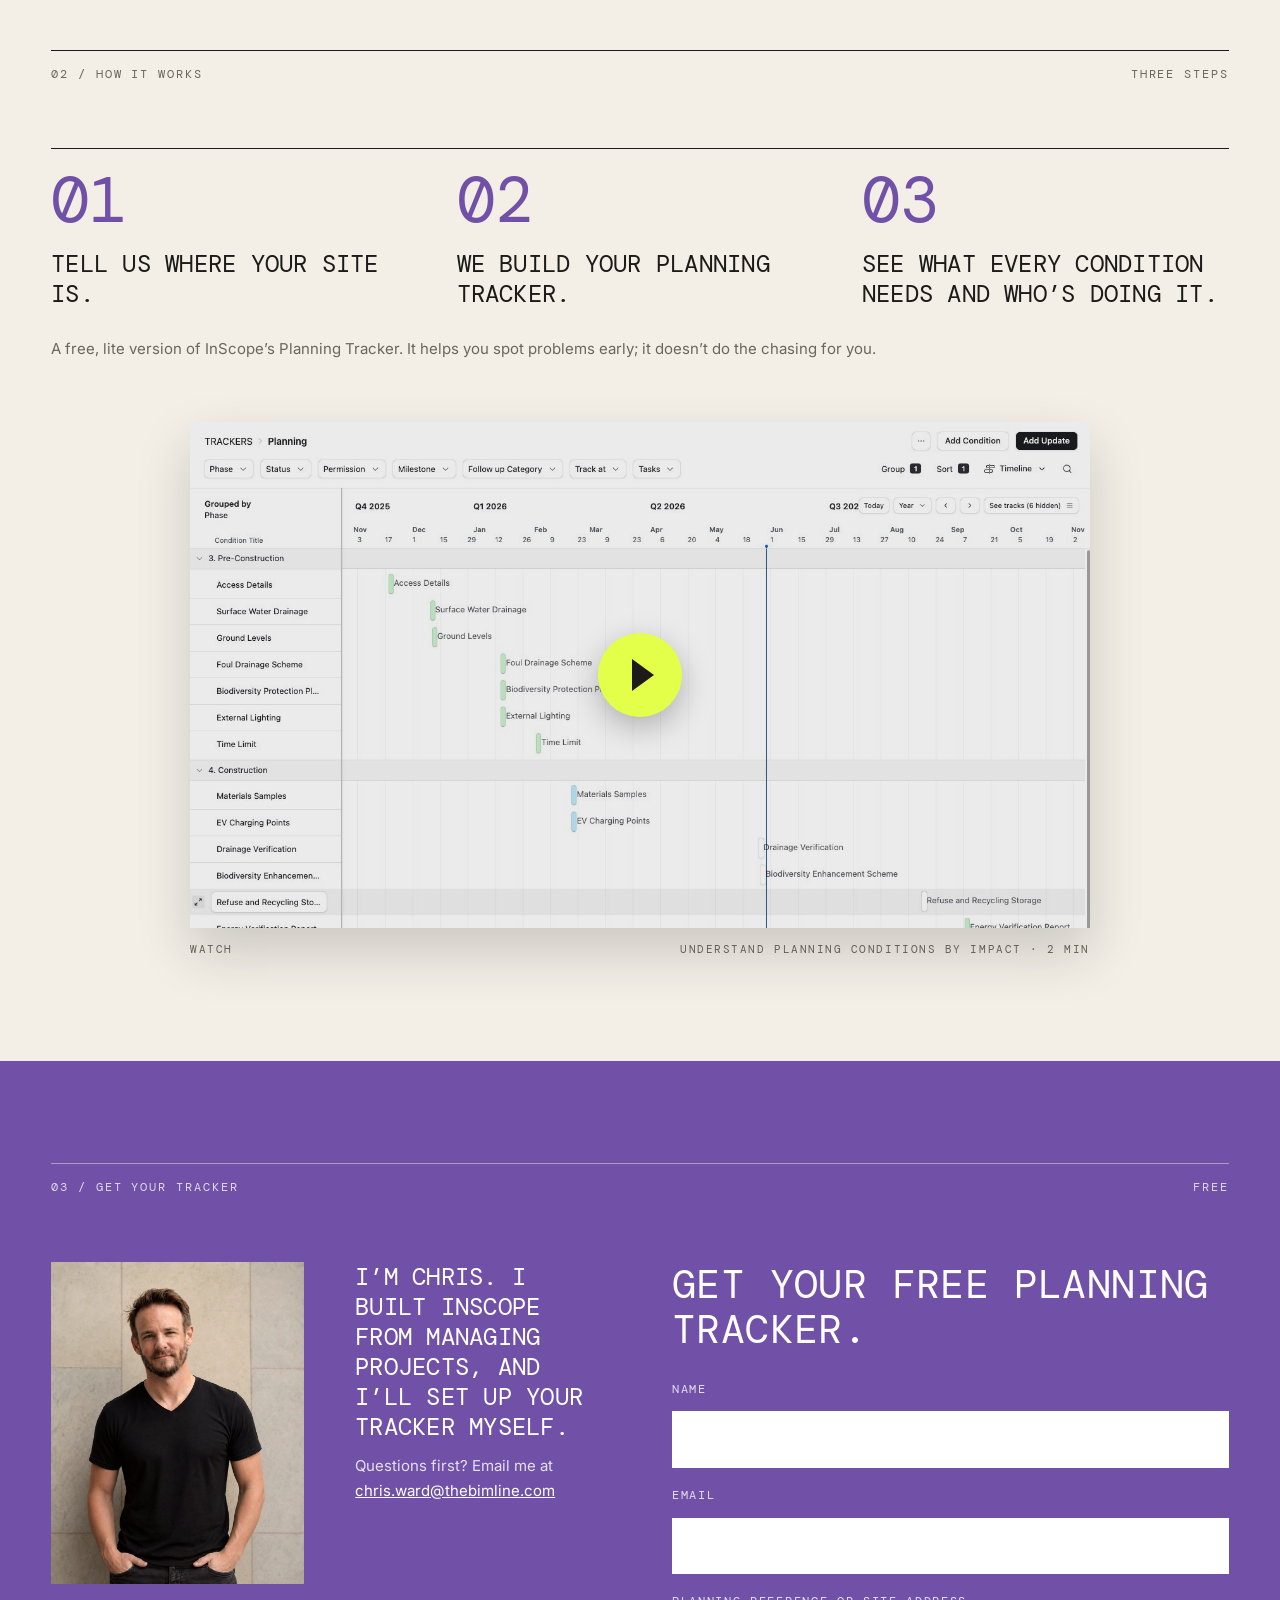
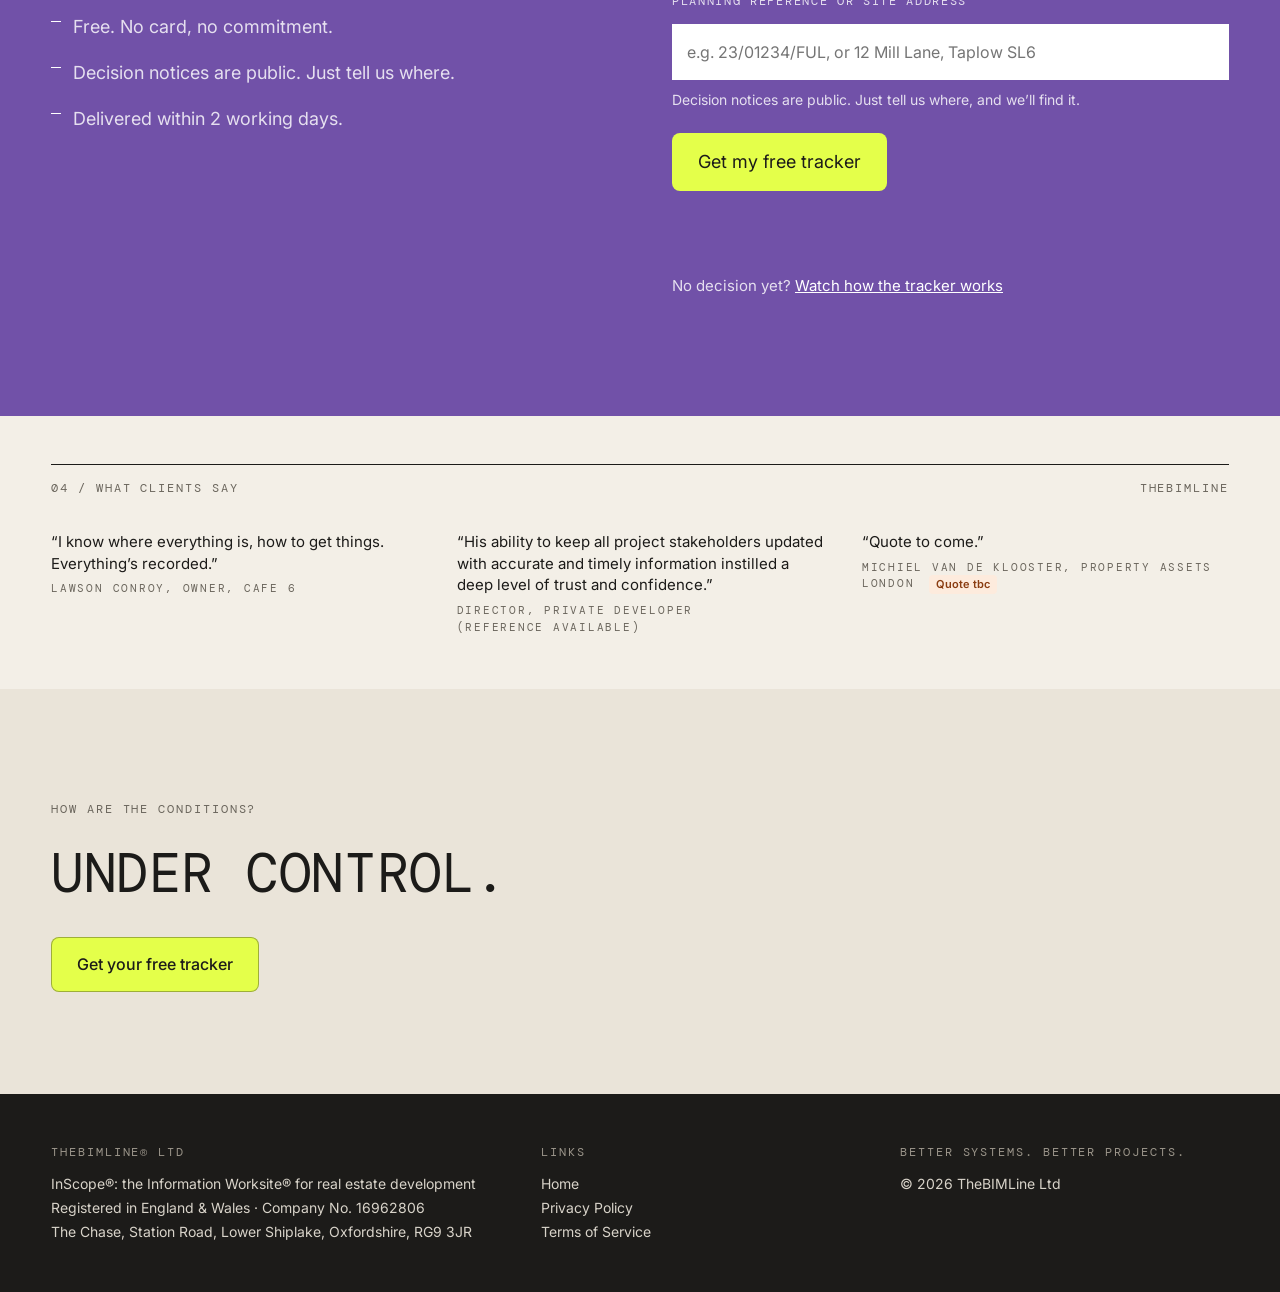
==== commit 45a23f6f: "V2 copy: reference available" ====
--- a/planning-tracker.html
+++ b/planning-tracker.html
@@ -382,7 +382,7 @@
     <div class="section-head"><span class="label">04 / What clients say</span><span class="label">TheBIMLine</span></div>
     <div class="lp-qrows">
       <blockquote><p>“I know where everything is, how to get things. Everything’s recorded.”</p><p class="quote-cite">Lawson Conroy, owner, Cafe 6</p></blockquote>
-      <blockquote><p>“His ability to keep all project stakeholders updated with accurate and timely information instilled a deep level of trust and confidence.”</p><p class="quote-cite">Director, private developer</p></blockquote>
+      <blockquote><p>“His ability to keep all project stakeholders updated with accurate and timely information instilled a deep level of trust and confidence.”</p><p class="quote-cite">Director, private developer<br>(Reference available)</p></blockquote>
       <blockquote><p>“Quote to come.”</p><p class="quote-cite">Michiel van de Klooster, Property Assets London <span class="flag">Quote tbc</span></p></blockquote>
     </div>
   </div>
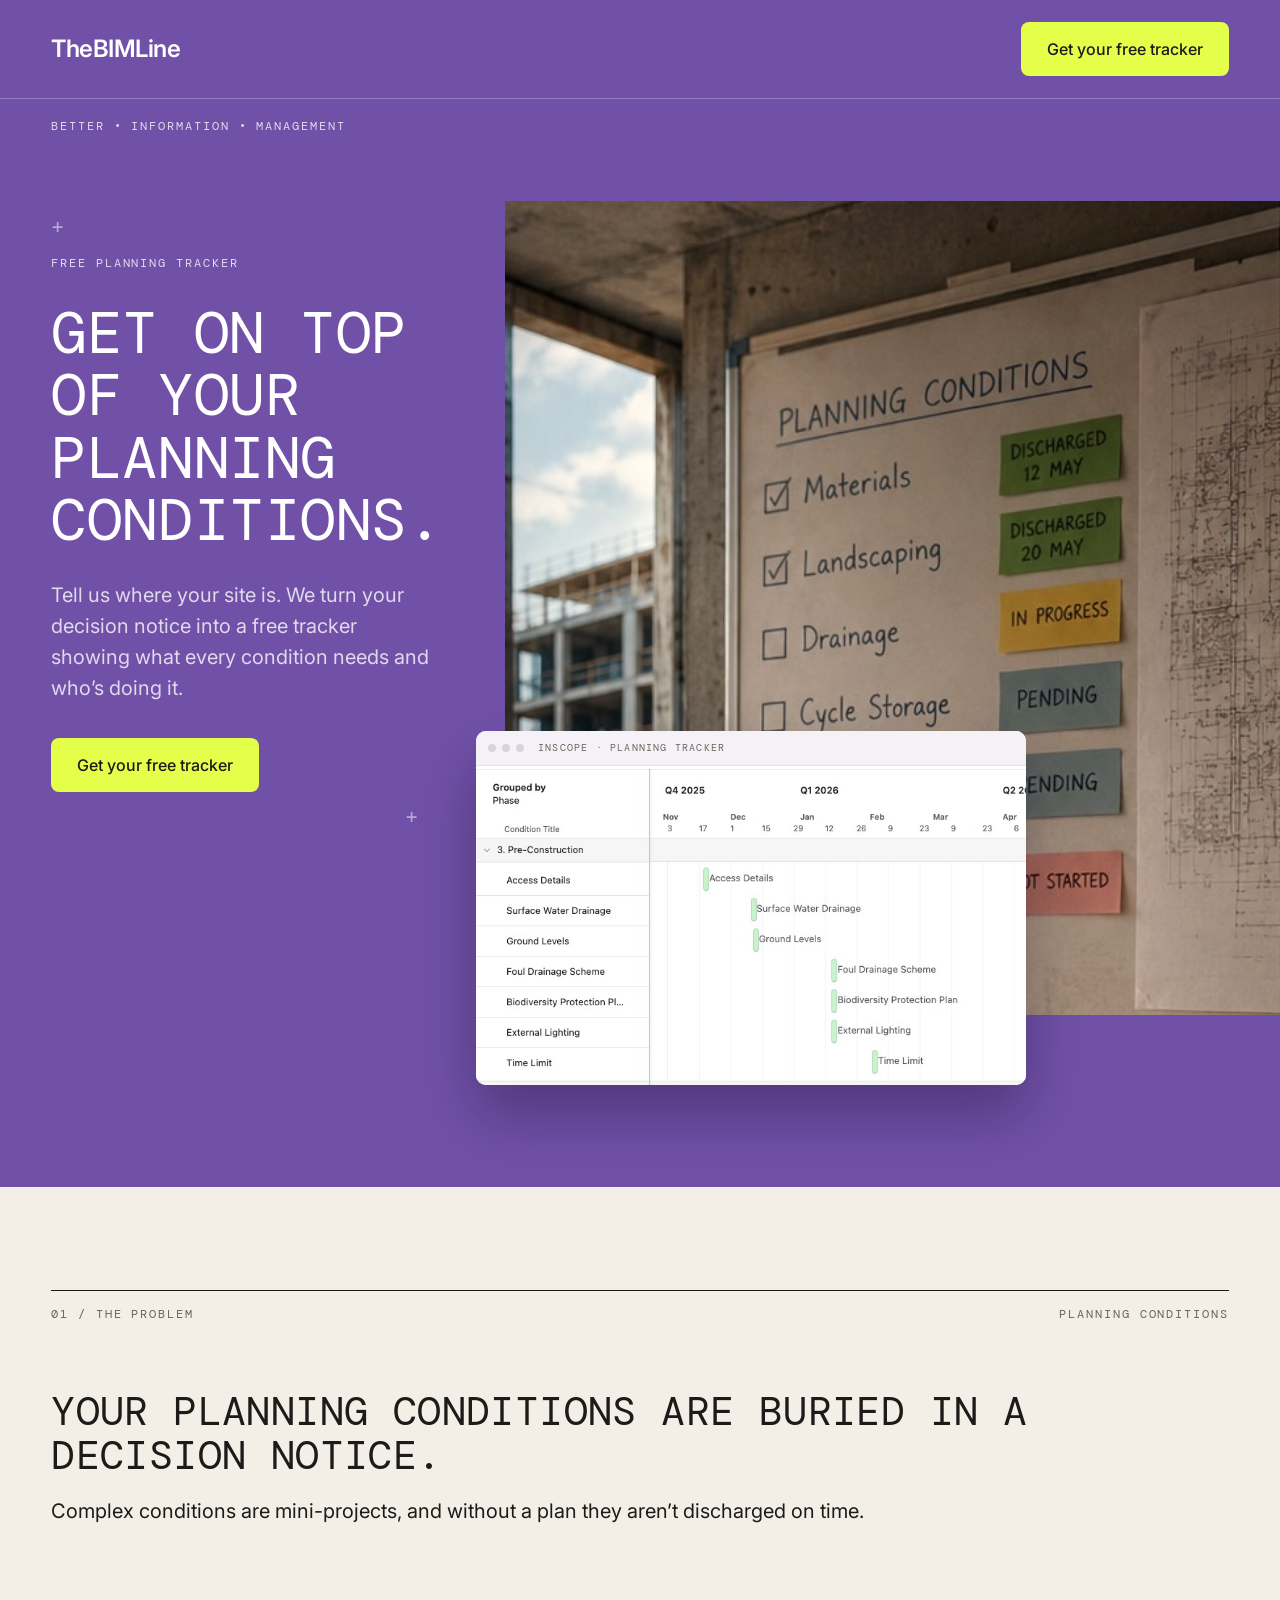
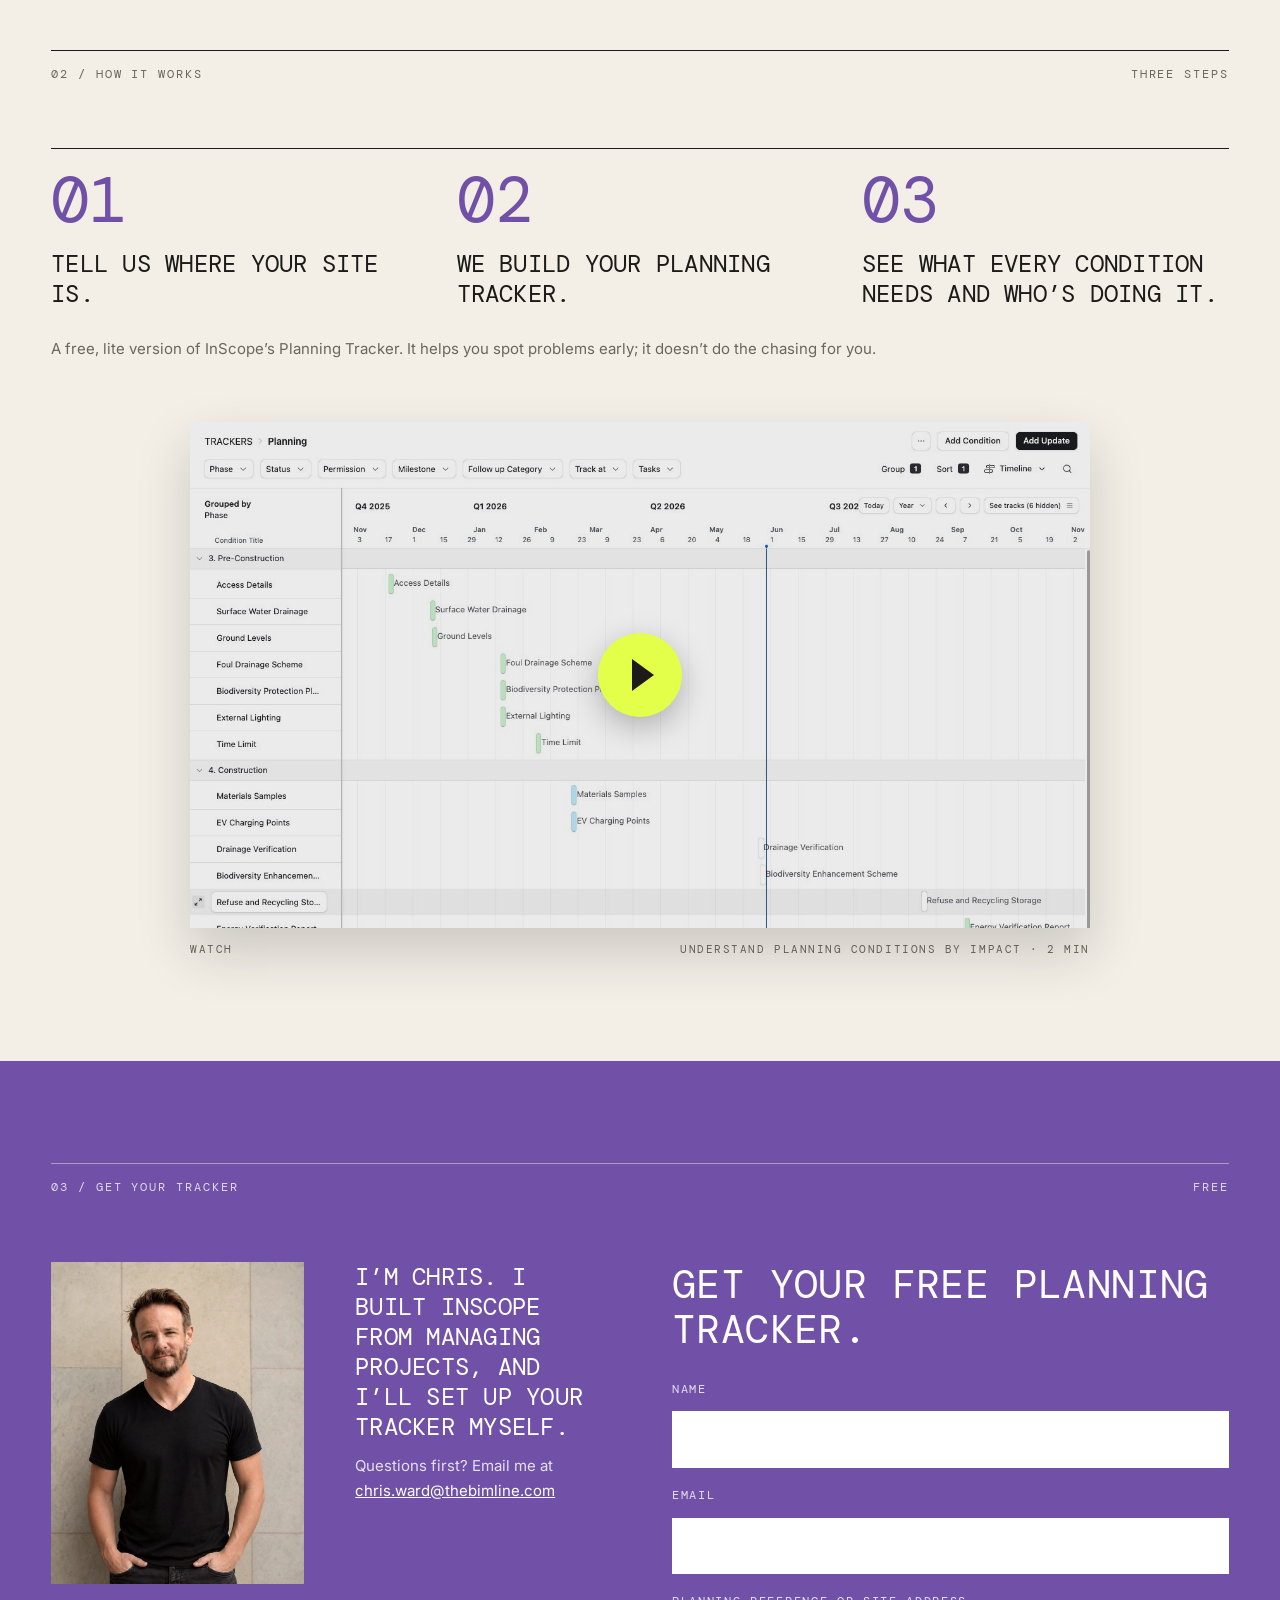
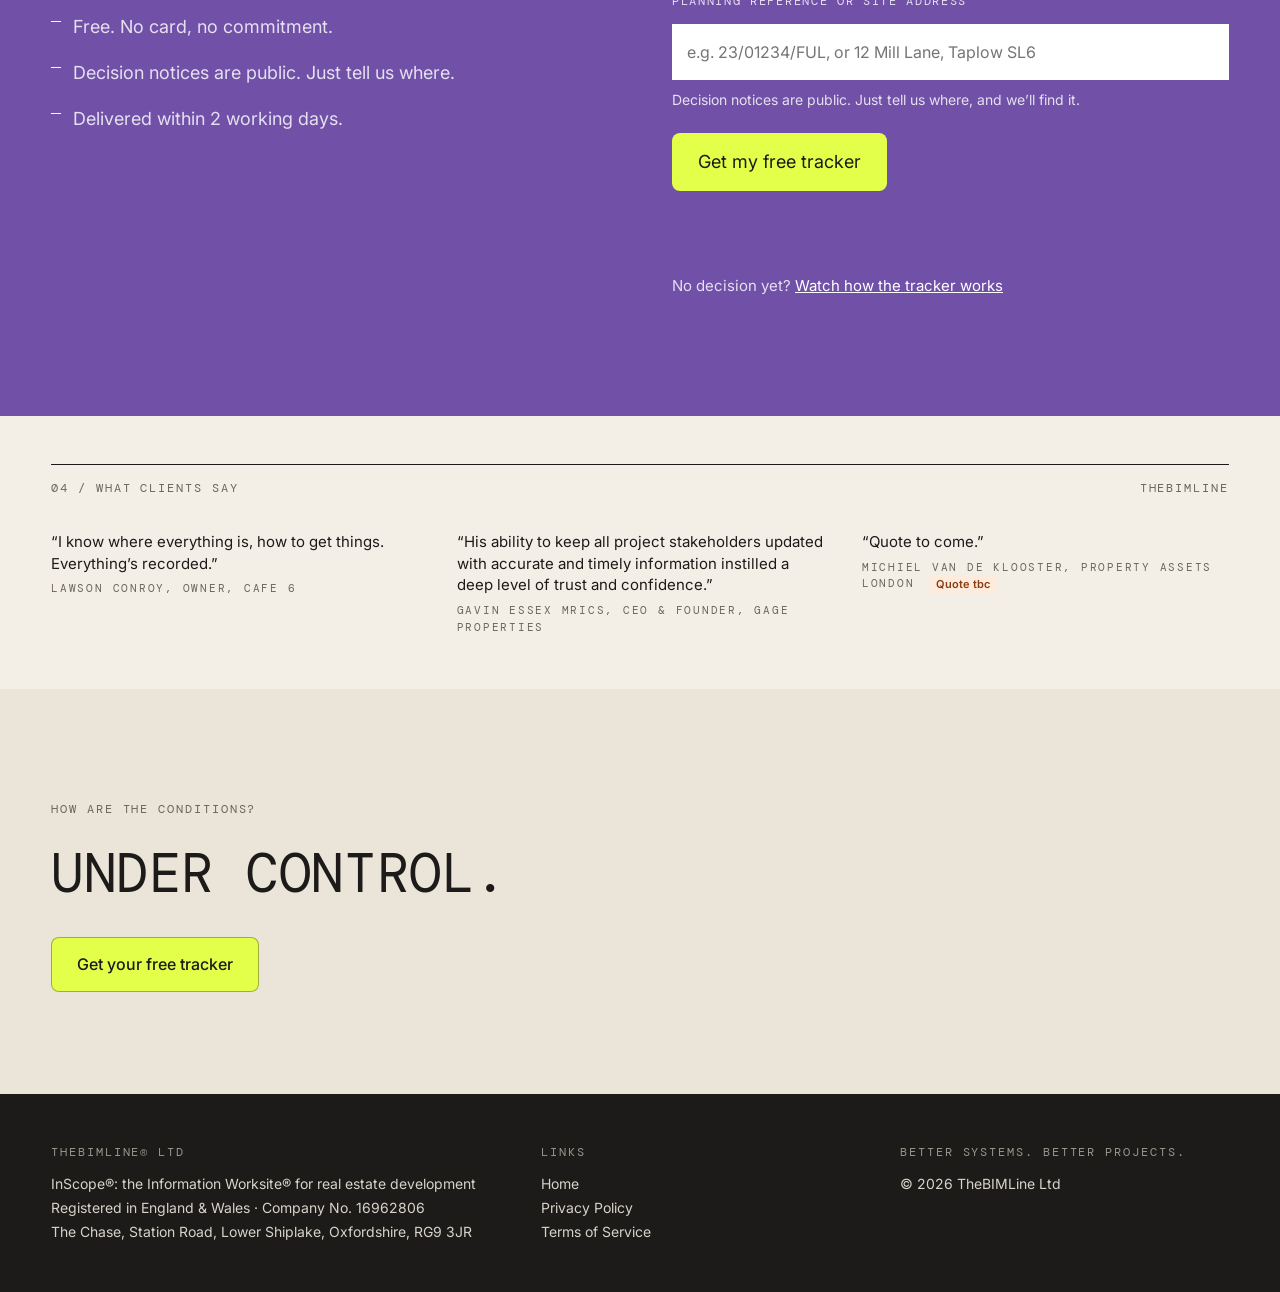
==== commit ea5cc045: "V2 copy: approved credits for Gavin and Don, remove budget claim" ====
--- a/planning-tracker.html
+++ b/planning-tracker.html
@@ -382,7 +382,7 @@
     <div class="section-head"><span class="label">04 / What clients say</span><span class="label">TheBIMLine</span></div>
     <div class="lp-qrows">
       <blockquote><p>“I know where everything is, how to get things. Everything’s recorded.”</p><p class="quote-cite">Lawson Conroy, owner, Cafe 6</p></blockquote>
-      <blockquote><p>“His ability to keep all project stakeholders updated with accurate and timely information instilled a deep level of trust and confidence.”</p><p class="quote-cite">Director, private developer<br>(Reference available)</p></blockquote>
+      <blockquote><p>“His ability to keep all project stakeholders updated with accurate and timely information instilled a deep level of trust and confidence.”</p><p class="quote-cite">Gavin Essex MRICS, CEO &amp; Founder, GAGE Properties</p></blockquote>
       <blockquote><p>“Quote to come.”</p><p class="quote-cite">Michiel van de Klooster, Property Assets London <span class="flag">Quote tbc</span></p></blockquote>
     </div>
   </div>
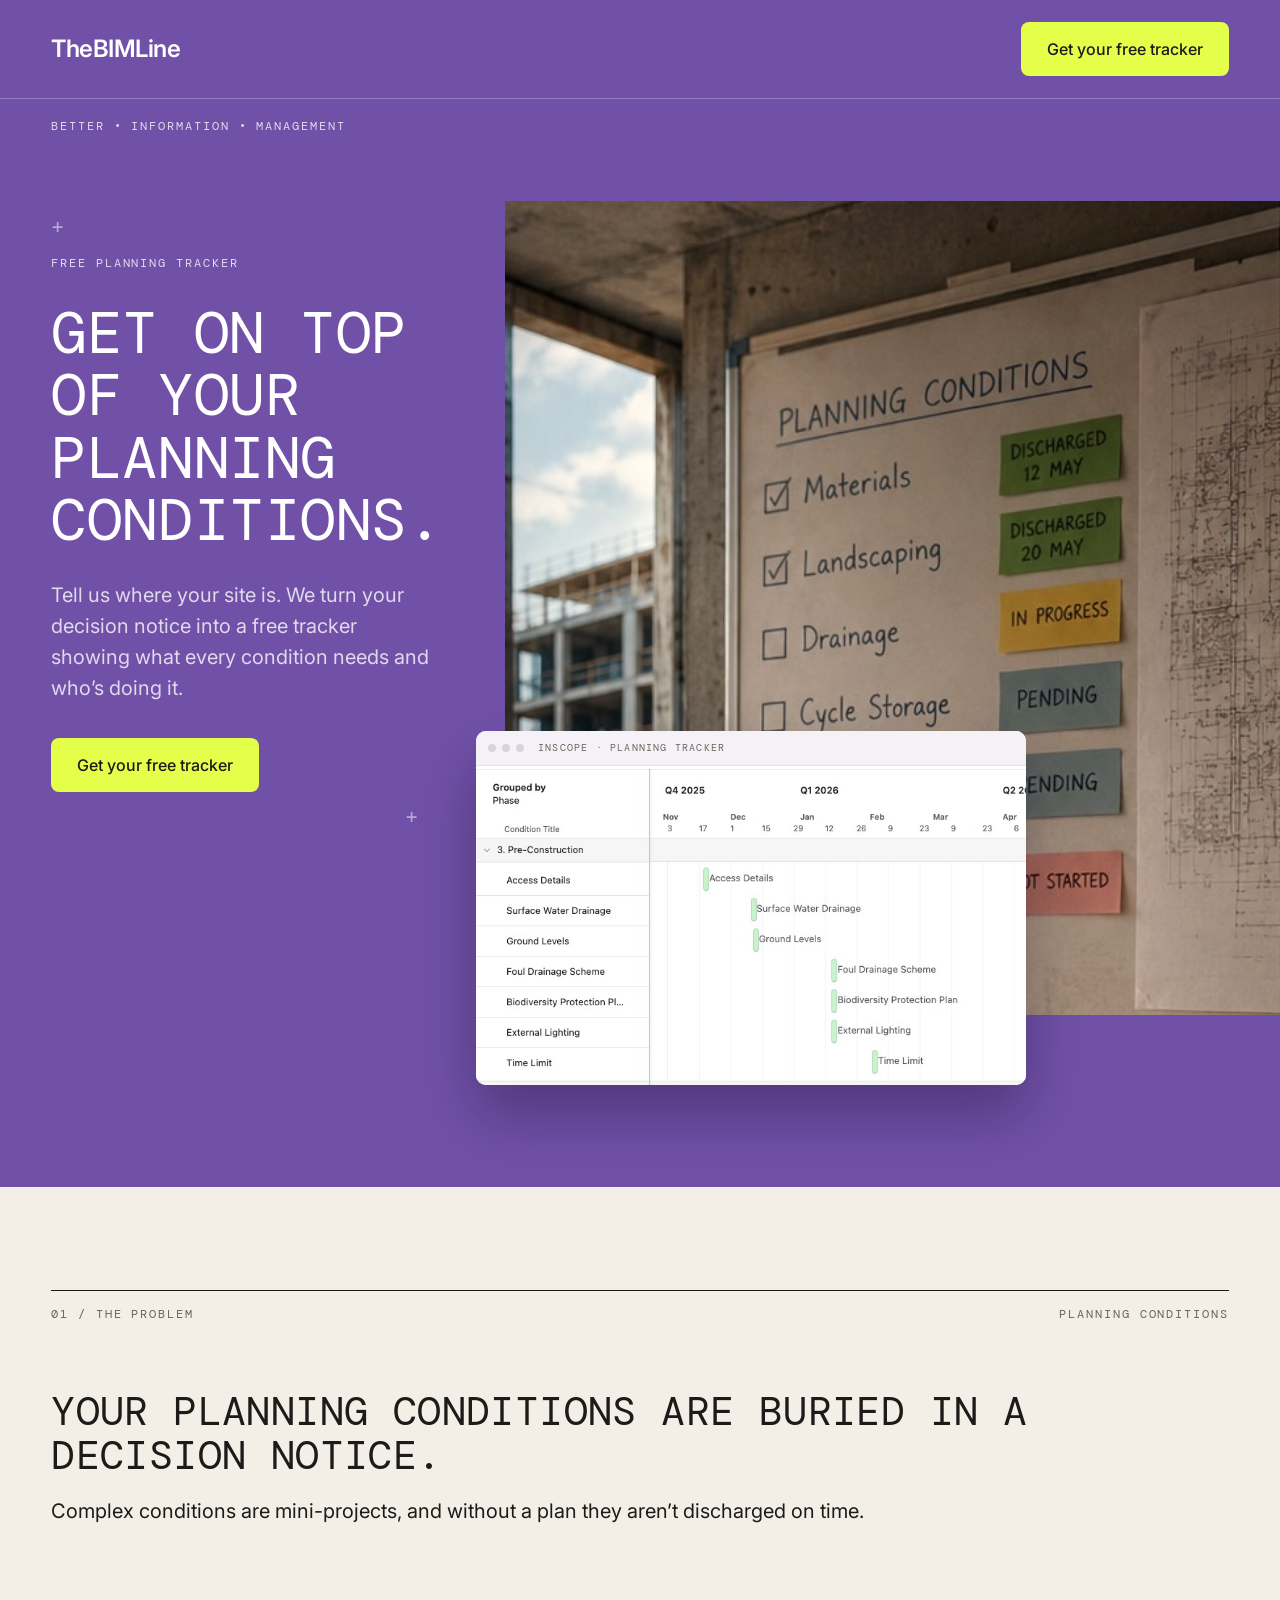
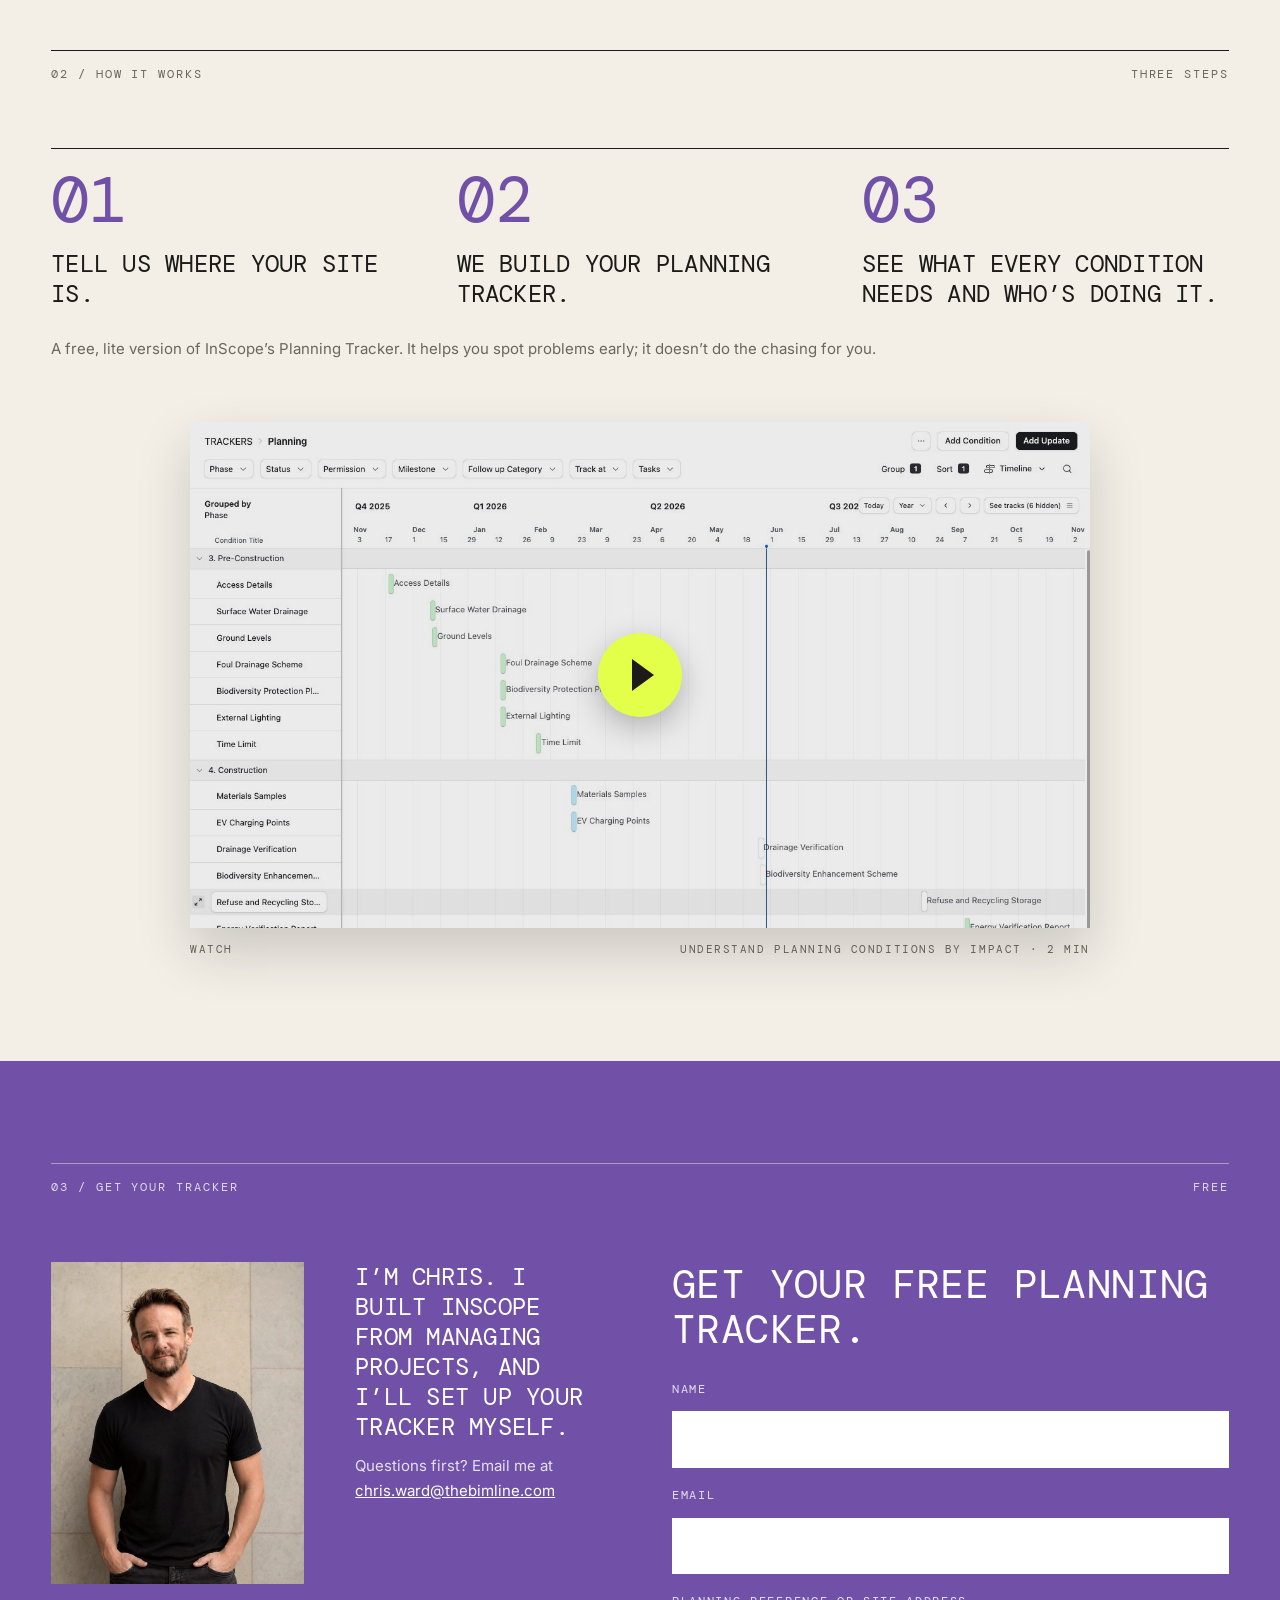
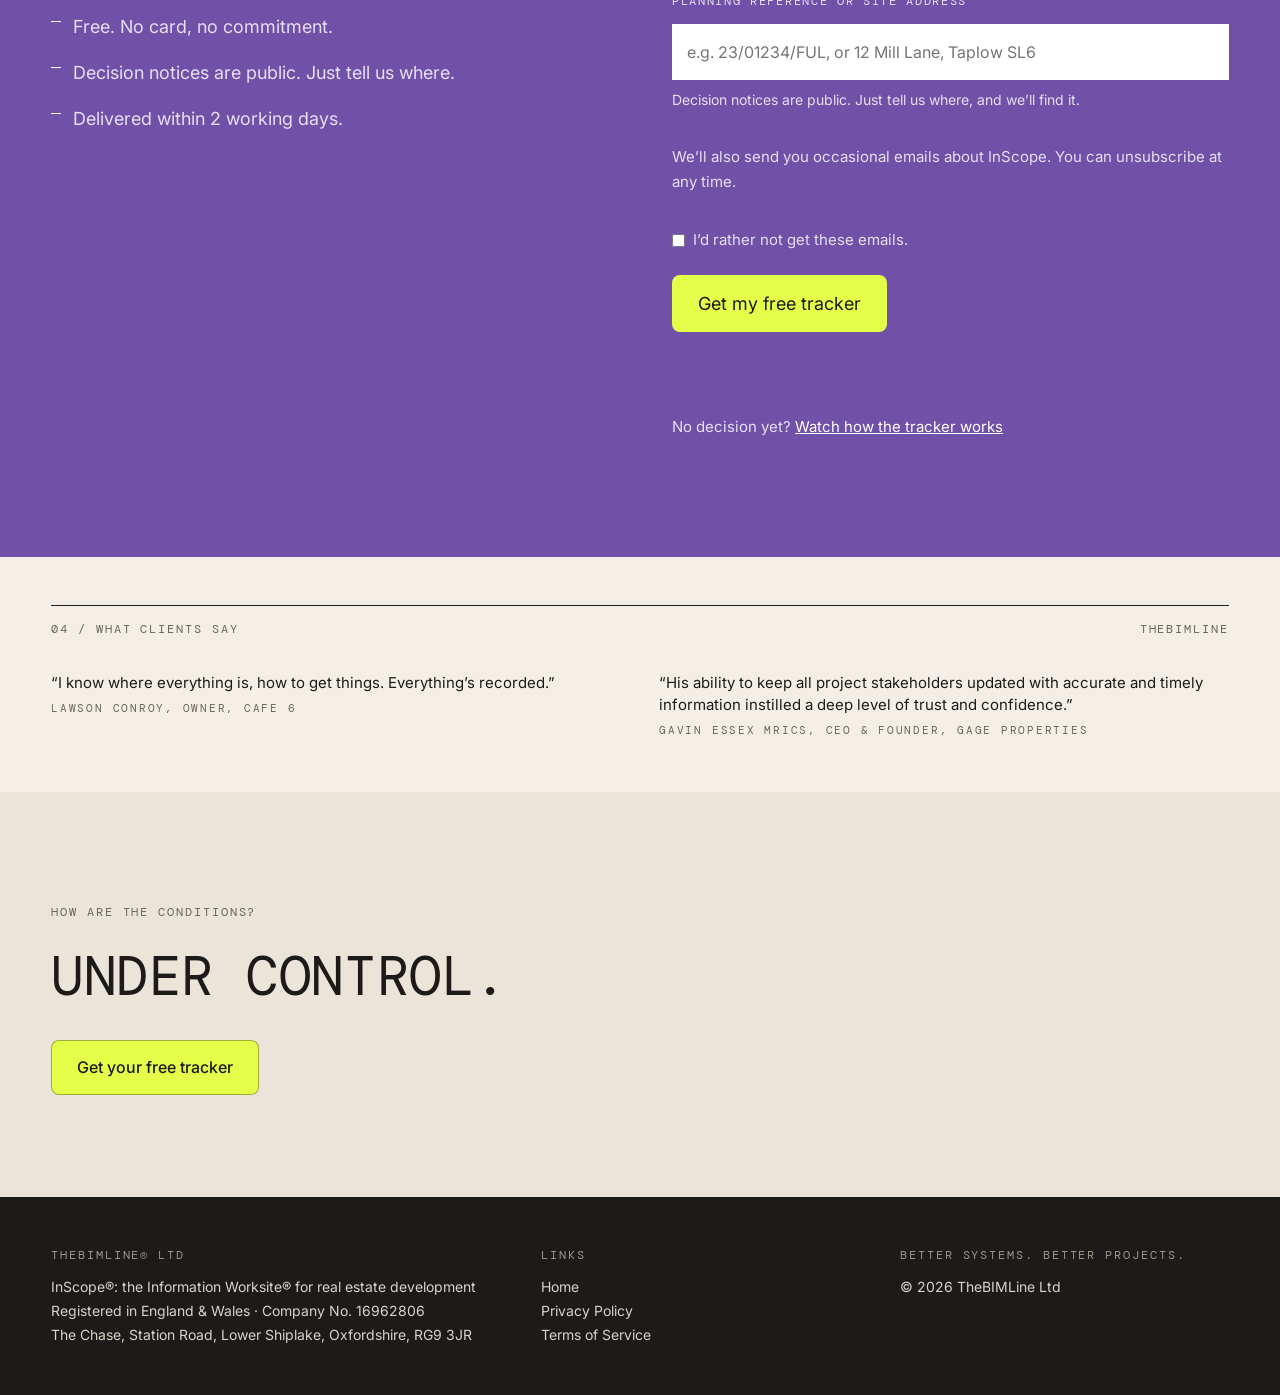
==== commit ab6e8a9d: "V2: email opt-out, Plausible, Privacy Notice update" ====
--- a/planning-tracker.html
+++ b/planning-tracker.html
@@ -216,6 +216,8 @@
 .lp-form button{margin-top:10px;justify-self:start;border:0;cursor:pointer;font:inherit}
 .lp-small{font-size:15px;color:var(--muted);margin-top:22px}
 .lp-small a{color:var(--ink)}
+.lp-form .lp-check{display:flex;align-items:center;gap:8px;font-family:inherit;font-size:15px;letter-spacing:normal;text-transform:none;margin:6px 0 0}
+.lp-form .lp-check input{flex:0 0 auto;width:auto;margin:0;padding:0}
 .lp-me{display:grid;grid-template-columns:minmax(0,1fr) minmax(0,1fr);gap:clamp(24px,4vw,56px);align-items:start}
 .lp-me img{width:100%;display:block}
 .lp-quote{margin:28px 0 0;padding-top:22px;border-top:1px solid rgba(255,255,255,.3)}
@@ -223,7 +225,7 @@
 .lp-bold .quote-cite{color:rgba(255,255,255,.7)}
 .lp-clients{padding:clamp(32px,4vw,48px) 0}
 .lp-clients .section-head{margin-bottom:clamp(20px,3vw,32px)}
-.lp-qrows{display:grid;grid-template-columns:repeat(3,minmax(0,1fr));gap:clamp(20px,3vw,40px)}
+.lp-qrows{display:grid;grid-template-columns:repeat(2,minmax(0,1fr));gap:clamp(20px,3vw,40px)}
 .lp-qrows blockquote{margin:0}
 .lp-qrows p{margin:0 0 6px;font-size:15px;line-height:1.45}
 .lp-qrows .quote-cite{font-size:11px;line-height:1.5}
@@ -277,7 +279,7 @@
      Visitors who opt out (Privacy Notice, section 11) never load it. -->
 <script>
 (function(){
-  var PLAUSIBLE_SRC = ''; // e.g. 'https://plausible.io/js/pa-XXXXXXXX.js'
+  var PLAUSIBLE_SRC = 'https://plausible.io/js/pa-am8eHyTNMvPAZF0UloEwz.js';
   function optedOut(){ try { return localStorage.getItem('plausible_ignore') === 'true'; } catch (e) { return false; } }
   window.plausible = window.plausible || function(){ (plausible.q = plausible.q || []).push(arguments); };
   plausible.init = plausible.init || function(i){ plausible.o = i || {}; };
@@ -368,6 +370,8 @@
         <label for="lp-site">Planning reference or site address</label>
         <input id="lp-site" type="text" name="site" placeholder="e.g. 23/01234/FUL, or 12 Mill Lane, Taplow SL6" required>
         <p class="hint">Decision notices are public. Just tell us where, and we’ll find it.</p>
+        <p class="lp-small">We’ll also send you occasional emails about InScope. You can unsubscribe at any time.</p>
+        <label class="lp-check"><input type="checkbox" name="no_emails" value="Yes"> I’d rather not get these emails.</label>
         <button type="submit" class="btn blue">Get my free tracker</button>
         <p class="lp-small form-status" role="status" aria-live="polite"></p>
         <p class="lp-small">No decision yet? <a href="https://www.youtube.com/watch?v=MNswdNlrdbc&amp;list=PLDG8Rt-uLloMhTsVn-vCaCgV3vqkmnzmR" target="_blank" rel="noopener">Watch how the tracker works</a></p>
@@ -383,7 +387,6 @@
     <div class="lp-qrows">
       <blockquote><p>“I know where everything is, how to get things. Everything’s recorded.”</p><p class="quote-cite">Lawson Conroy, owner, Cafe 6</p></blockquote>
       <blockquote><p>“His ability to keep all project stakeholders updated with accurate and timely information instilled a deep level of trust and confidence.”</p><p class="quote-cite">Gavin Essex MRICS, CEO &amp; Founder, GAGE Properties</p></blockquote>
-      <blockquote><p>“Quote to come.”</p><p class="quote-cite">Michiel van de Klooster, Property Assets London <span class="flag">Quote tbc</span></p></blockquote>
     </div>
   </div>
 </section>
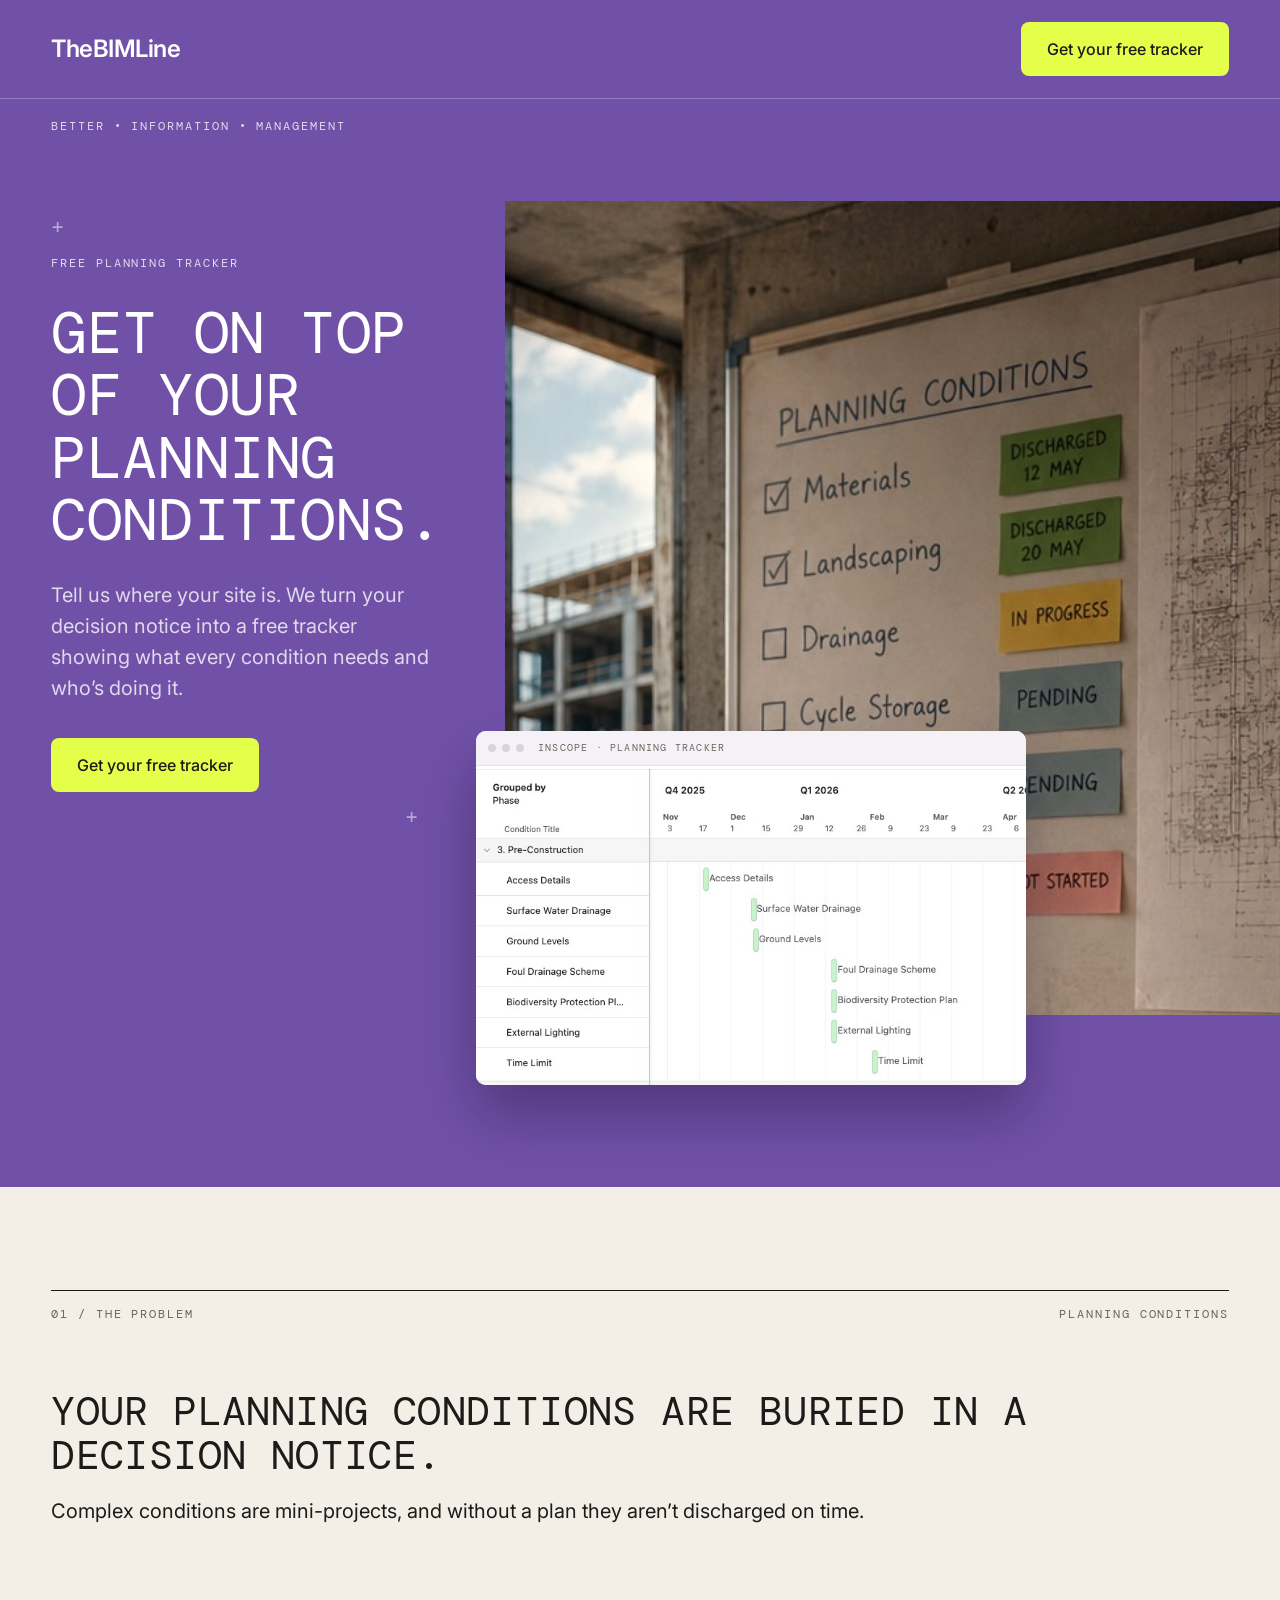
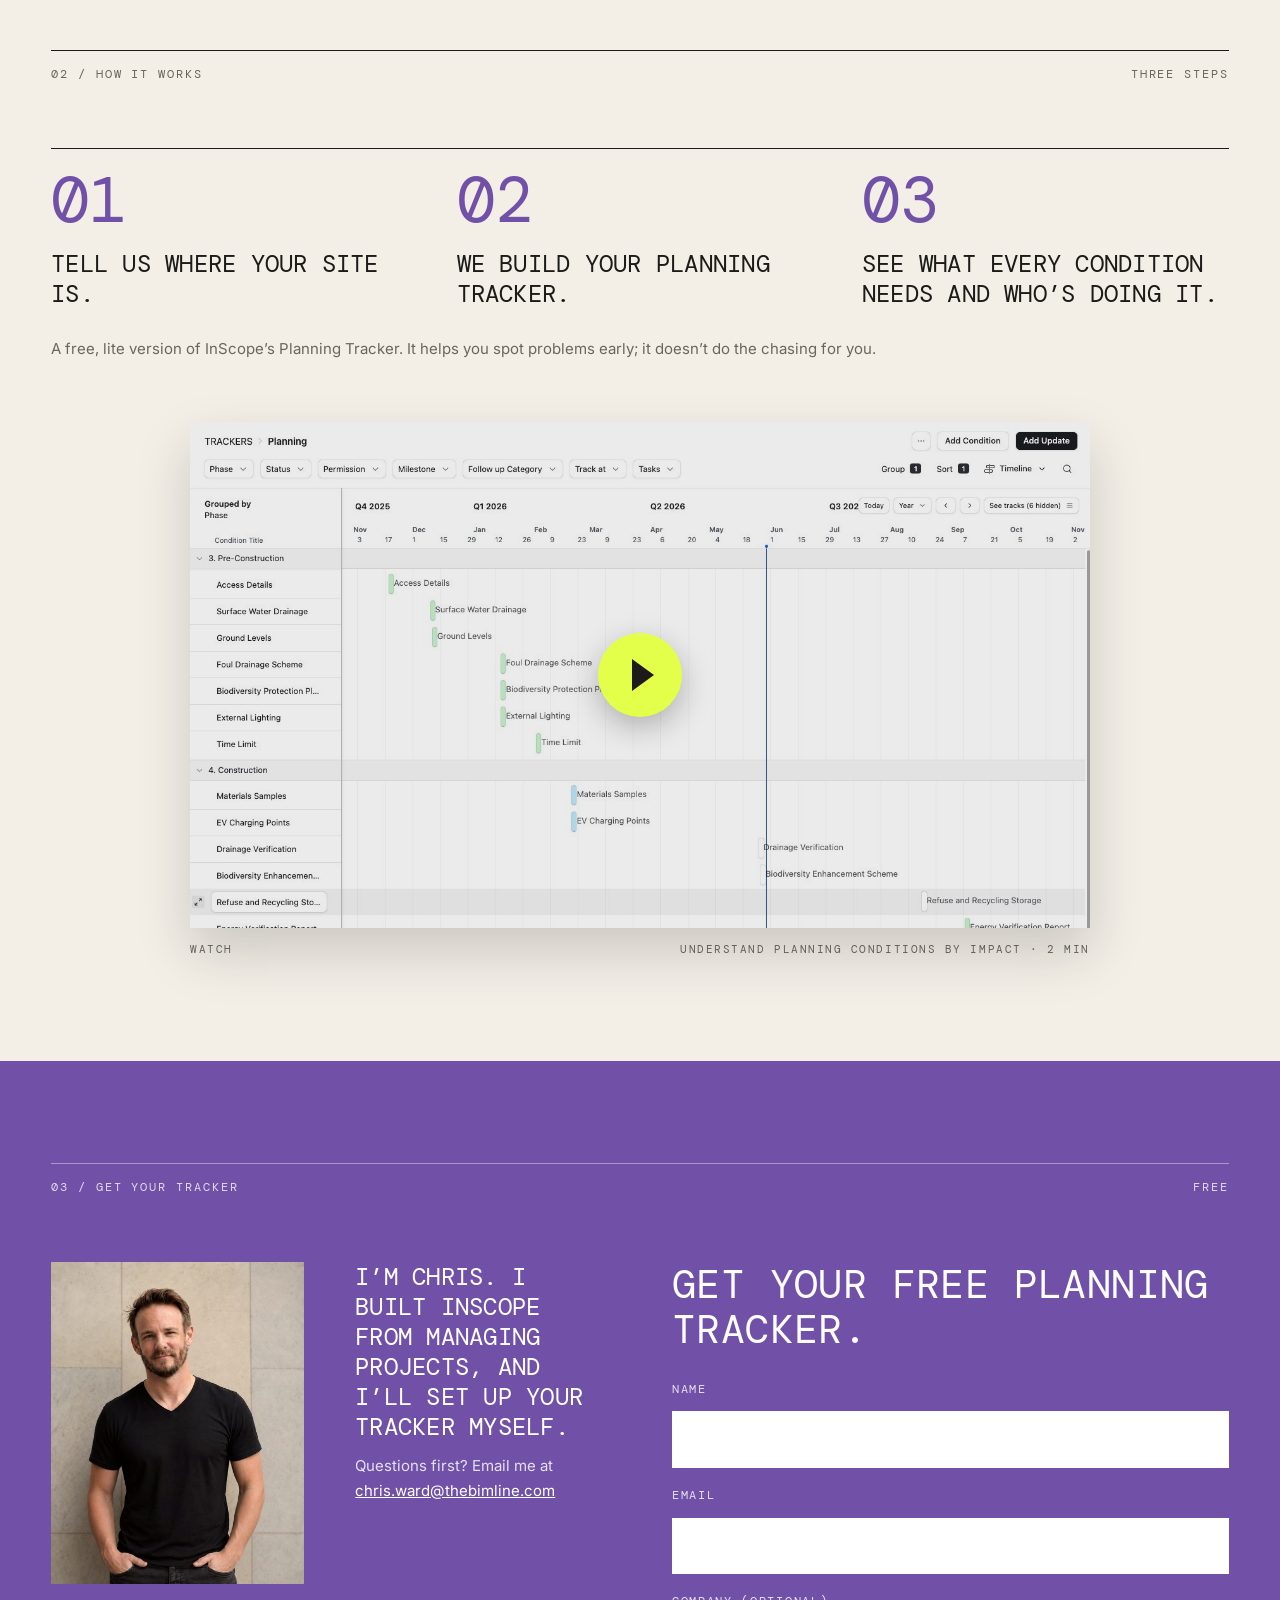
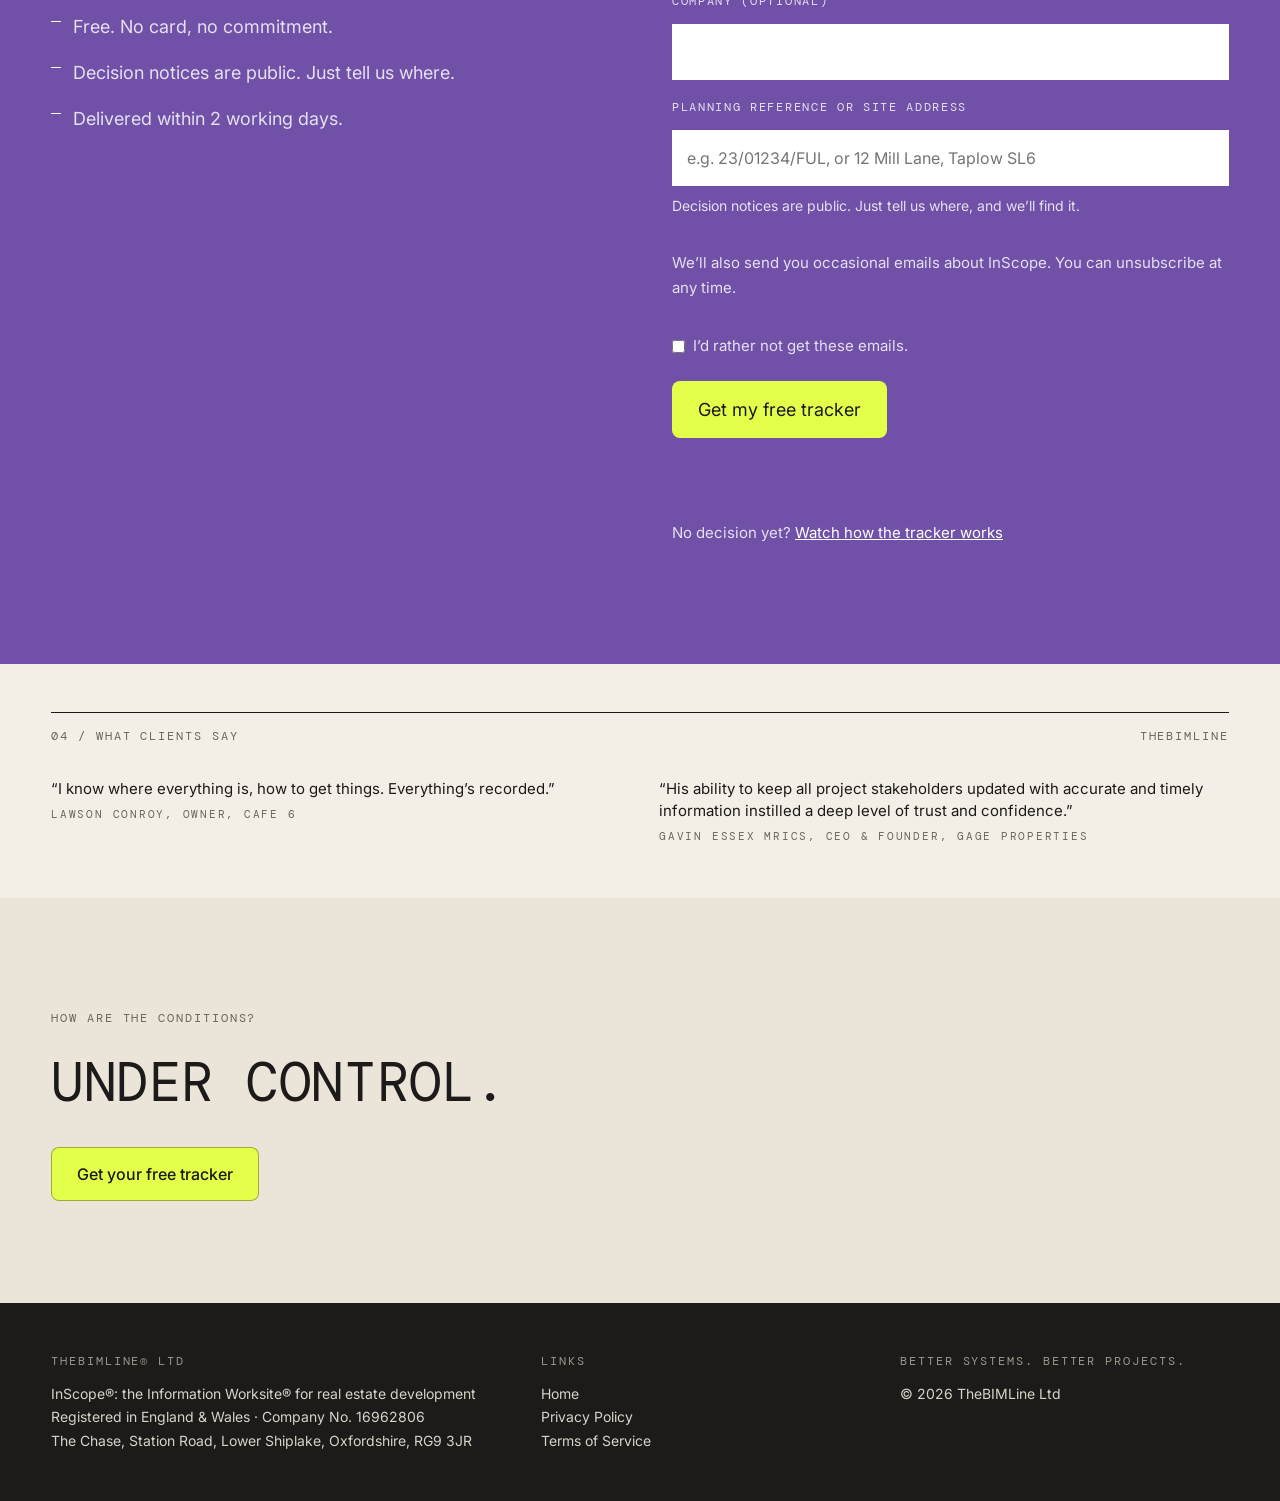
==== commit 6403fc49: "Team pricing, form fields, UTM tags, Book a call opt-out" ====
--- a/planning-tracker.html
+++ b/planning-tracker.html
@@ -335,7 +335,7 @@
       <li><span class="num">03</span><p class="h3">See what every condition needs and who’s doing it.</p></li>
     </ol>
     <p class="lp-small" style="margin-top:28px">A free, lite version of InScope’s Planning Tracker. It helps you spot problems early; it doesn’t do the chasing for you.</p>
-    <figure class="lp-video"><div class="lp-video-frame" id="lpVideo" role="button" tabindex="0" aria-label="Play video: Understand Planning Conditions by Impact"><img src="img/tracker_timeline.jpg" alt=""><span class="lp-play"></span></div><figcaption><span>Watch</span><span>Understand planning conditions by impact · 2 min</span></figcaption></figure>
+    <figure class="lp-video"><div class="lp-video-frame" id="lpVideo" role="button" tabindex="0" aria-label="Play video: Understand Planning Conditions by Impact"><img src="img/tracker_timeline.jpg" alt="" loading="lazy" decoding="async"><span class="lp-play"></span></div><figcaption><span>Watch</span><span>Understand planning conditions by impact · 2 min</span></figcaption></figure>
   </div>
 </section>
 
@@ -346,7 +346,7 @@
     <div class="lp-form-wrap">
       <div>
         <div class="lp-me">
-          <img src="img/chris.jpg" alt="Chris Ward, founder of TheBIMLine">
+          <img src="img/chris.jpg" alt="Chris Ward, founder of TheBIMLine" loading="lazy" decoding="async">
           <div>
             <p class="h3" style="margin-top:0">I’m Chris. I built InScope from managing projects, and I’ll set up your tracker myself.</p>
             <p class="lp-small" style="margin-top:12px">Questions first? Email me at <a data-track="PT Email Click" href="mailto:chris.ward@thebimline.com">chris.ward@thebimline.com</a></p>
@@ -362,11 +362,16 @@
         <h2 class="h2" style="margin:0 0 10px">Get your free Planning Tracker.</h2>
         <input type="hidden" name="_subject" value="Planning Tracker request">
         <input type="hidden" name="source" value="Planning Tracker landing page">
+        <input type="hidden" name="utm_source" value="">
+        <input type="hidden" name="utm_medium" value="">
+        <input type="hidden" name="utm_campaign" value="">
         <input type="text" name="_gotcha" tabindex="-1" autocomplete="off" aria-hidden="true" style="display:none">
         <label for="lp-name">Name</label>
         <input id="lp-name" type="text" name="name" required>
         <label for="lp-email">Email</label>
         <input id="lp-email" type="email" name="email" required>
+        <label for="lp-company">Company (optional)</label>
+        <input id="lp-company" type="text" name="company" autocomplete="organization">
         <label for="lp-site">Planning reference or site address</label>
         <input id="lp-site" type="text" name="site" placeholder="e.g. 23/01234/FUL, or 12 Mill Lane, Taplow SL6" required>
         <p class="hint">Decision notices are public. Just tell us where, and we’ll find it.</p>
@@ -421,9 +426,23 @@
 });
 // Forms: submit in the background so a request is only counted when Formspree confirms it.
 // Without JavaScript or fetch, the form still submits normally to Formspree.
+// UTM tags: copy utm_source / utm_medium / utm_campaign from the page address into any hidden form fields with the same name.
+// Nothing is stored in the browser.
+(function(){
+  if (!window.URLSearchParams) return;
+  var p = new URLSearchParams(window.location.search);
+  ['utm_source','utm_medium','utm_campaign'].forEach(function(k){
+    var v = p.get(k);
+    if (!v) return;
+    document.querySelectorAll('input[name="' + k + '"]').forEach(function(i){ i.value = v.slice(0, 100); });
+  });
+})();
 function tblAjaxForm(form, ev){
   if (!form) return;
   form.addEventListener('submit', function(e){
+    var subject = form.querySelector('[name="_subject"]');
+    var name = form.querySelector('[name="name"]').value.trim();
+    subject.value = name ? 'Planning Tracker request: ' + name : subject.defaultValue;
     if (!window.fetch || !window.FormData) return;
     e.preventDefault();
     if (form.getAttribute('data-sending') === '1') return;
